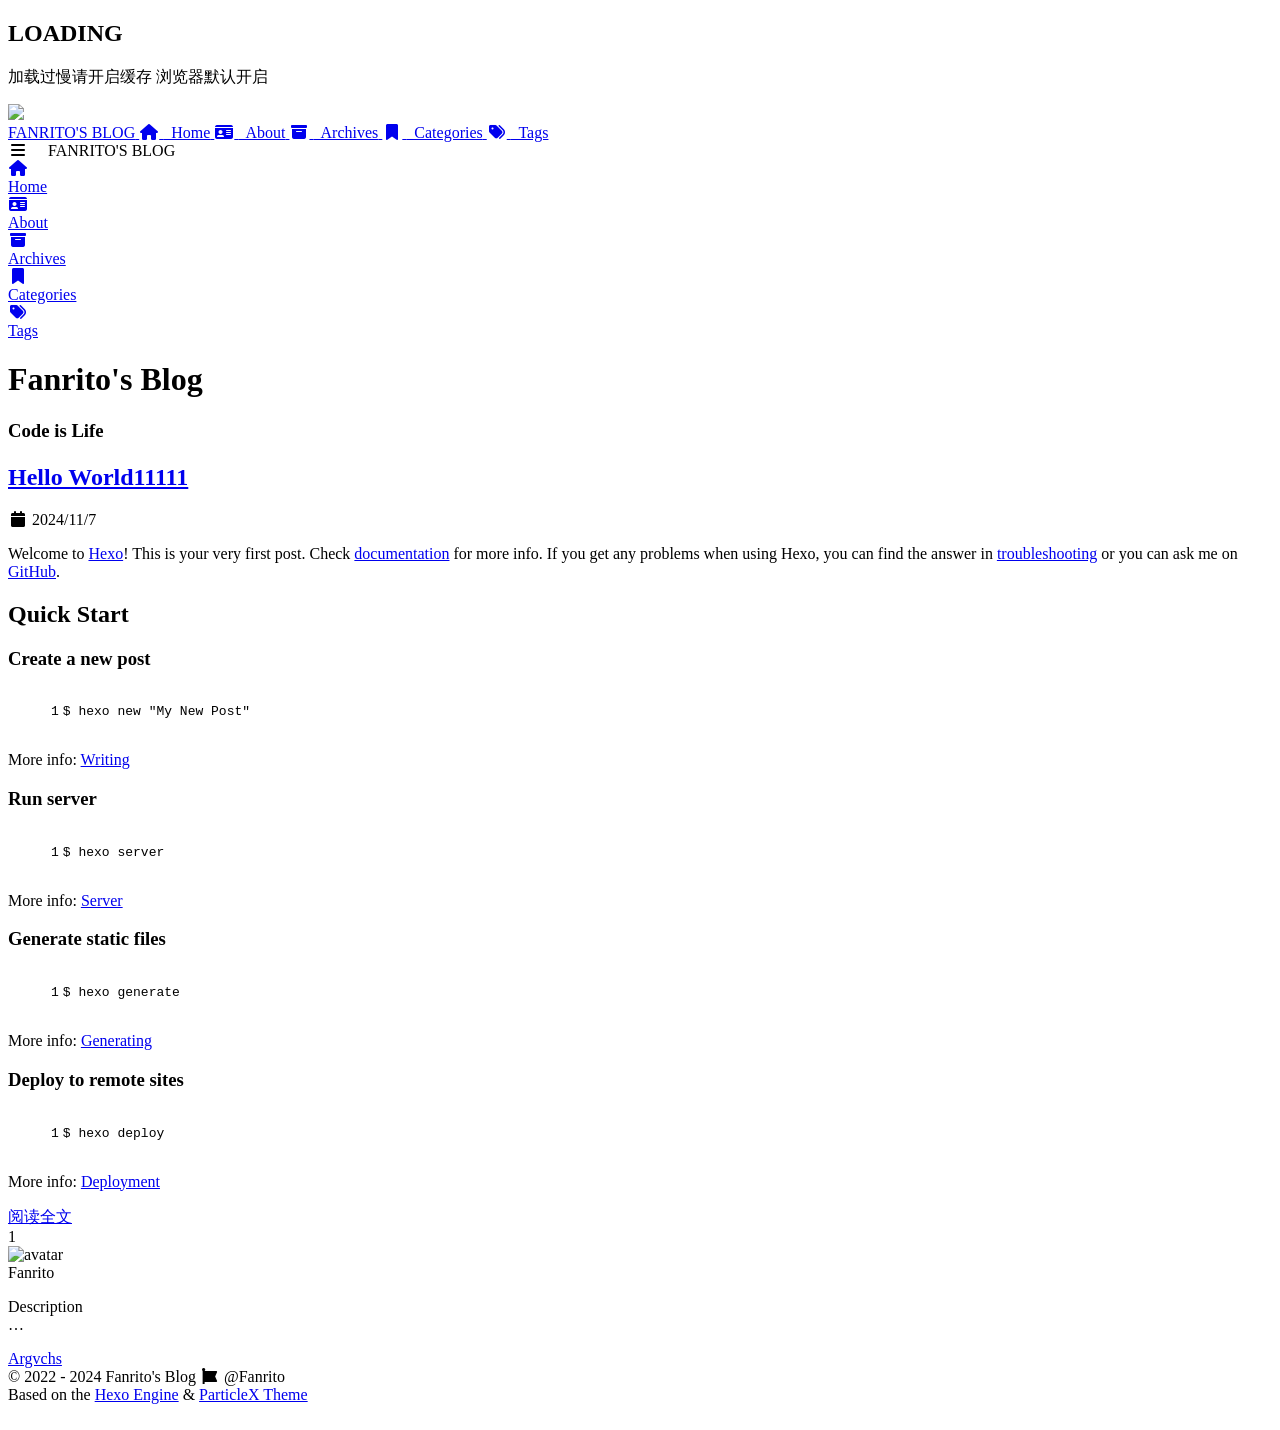
==== index.html @ 47aa093c "Site updated: 2024-11-07 20:38:23" ====
<!DOCTYPE html>
<html lang="zh-CN">
<head>
    <meta charset="utf-8" />
    <title>Fanrito&#39;s Blog</title>
    <meta name="author" content="Fanrito" />
    <meta name="description" content="" />
    <meta name="keywords" content="人工智能,机器学习,深度学习,自然语言处理,计算机视觉,计算机图形学,计算机网络,计算机组成原理,操作系统,数据结构,算法,计算机科学,编程,编程技术,编程技巧,编程经验,编程技巧,编程经验,编程技巧,编程经验,编程技巧,编程经验,编程技巧,编程经验" />
    <meta
        name="viewport"
        content="width=device-width, initial-scale=1.0, maximum-scale=1.0, user-scalable=0"
    />
    <link rel="icon" href="/project/images/avatar.jpg" />
    <link rel="preconnect" href="https://s4.zstatic.net" />
<script src="https://s4.zstatic.net/ajax/libs/vue/3.3.7/vue.global.prod.min.js"></script>
<link rel="stylesheet" href="https://s4.zstatic.net/ajax/libs/font-awesome/6.4.2/css/all.min.css" />
<link rel="preconnect" href="https://fonts.googleapis.cn" />
<link rel="preconnect" href="https://fonts.gstatic.cn" crossorigin />
<link
    rel="stylesheet"
    href="https://fonts.googleapis.cn/css2?family=Fira+Code:wght@400;500;600;700&family=Lexend:wght@400;500;600;700;800;900&family=Noto+Sans+SC:wght@400;500;600;700;800;900&display=swap"
/>
<script> const mixins = {}; </script>

<script src="https://polyfill.alicdn.com/v3/polyfill.min.js?features=default"></script>


<script src="https://s4.zstatic.net/ajax/libs/highlight.js/11.9.0/highlight.min.js"></script>
<script src="https://s4.zstatic.net/ajax/libs/highlightjs-line-numbers.js/2.8.0/highlightjs-line-numbers.min.js"></script>
<link
    rel="stylesheet"
    href="https://s4.zstatic.net/ajax/libs/highlight.js/11.9.0/styles/github.min.css"
/>
<script src="/project/js/lib/highlight.js"></script>



<script src="/project/js/lib/preview.js"></script>





<script src="/project/js/lib/home.js"></script>

<link rel="stylesheet" href="/project/css/main.css" />

<meta name="generator" content="Hexo 7.3.0"></head>
<body>
    <div id="layout">
        <transition name="fade">
            <div id="loading" v-show="loading">
                <div id="loading-circle">
                    <h2>LOADING</h2>
                    <p>加载过慢请开启缓存 浏览器默认开启</p>
                    <img src="/project/images/loading.gif" />
                </div>
            </div>
        </transition>
        <div id="menu" :class="{ hidden: hiddenMenu, 'menu-color': menuColor}">
    <nav id="desktop-menu">
        <a class="title" href="/project/">
            <span>FANRITO&#39;S BLOG</span>
        </a>
        
        <a href="/project/">
            <i class="fa-solid fa-house fa-fw"></i>
            <span>&ensp;Home</span>
        </a>
        
        <a href="/project/about">
            <i class="fa-solid fa-id-card fa-fw"></i>
            <span>&ensp;About</span>
        </a>
        
        <a href="/project/archives">
            <i class="fa-solid fa-box-archive fa-fw"></i>
            <span>&ensp;Archives</span>
        </a>
        
        <a href="/project/categories">
            <i class="fa-solid fa-bookmark fa-fw"></i>
            <span>&ensp;Categories</span>
        </a>
        
        <a href="/project/tags">
            <i class="fa-solid fa-tags fa-fw"></i>
            <span>&ensp;Tags</span>
        </a>
        
    </nav>
    <nav id="mobile-menu">
        <div class="title" @click="showMenuItems = !showMenuItems">
            <i class="fa-solid fa-bars fa-fw"></i>
            <span>&emsp;FANRITO&#39;S BLOG</span>
        </div>
        <transition name="slide">
            <div class="items" v-show="showMenuItems">
                
                <a href="/project/">
                    <div class="item">
                        <div style="min-width: 20px; max-width: 50px; width: 10%">
                            <i class="fa-solid fa-house fa-fw"></i>
                        </div>
                        <div style="min-width: 100px; max-width: 150%; width: 20%">Home</div>
                    </div>
                </a>
                
                <a href="/project/about">
                    <div class="item">
                        <div style="min-width: 20px; max-width: 50px; width: 10%">
                            <i class="fa-solid fa-id-card fa-fw"></i>
                        </div>
                        <div style="min-width: 100px; max-width: 150%; width: 20%">About</div>
                    </div>
                </a>
                
                <a href="/project/archives">
                    <div class="item">
                        <div style="min-width: 20px; max-width: 50px; width: 10%">
                            <i class="fa-solid fa-box-archive fa-fw"></i>
                        </div>
                        <div style="min-width: 100px; max-width: 150%; width: 20%">Archives</div>
                    </div>
                </a>
                
                <a href="/project/categories">
                    <div class="item">
                        <div style="min-width: 20px; max-width: 50px; width: 10%">
                            <i class="fa-solid fa-bookmark fa-fw"></i>
                        </div>
                        <div style="min-width: 100px; max-width: 150%; width: 20%">Categories</div>
                    </div>
                </a>
                
                <a href="/project/tags">
                    <div class="item">
                        <div style="min-width: 20px; max-width: 50px; width: 10%">
                            <i class="fa-solid fa-tags fa-fw"></i>
                        </div>
                        <div style="min-width: 100px; max-width: 150%; width: 20%">Tags</div>
                    </div>
                </a>
                
            </div>
        </transition>
    </nav>
</div>
<transition name="fade">
    <div id="menu-curtain" @click="showMenuItems = !showMenuItems" v-show="showMenuItems"></div>
</transition>

        <div id="main" :class="loading ? 'into-enter-from': 'into-enter-active'">
            <div id="home-head">
    <div
        id="home-background"
        ref="homeBackground"
        data-images="/project/images/background.jpg"
    ></div>
    <div id="home-info" @click="homeClick">
        <span class="loop"></span>
        <span class="loop"></span>
        <span class="loop"></span>
        <span class="loop"></span>
        <span class="info">
            <div class="wrap">
                <h1>Fanrito&#39;s Blog</h1>
                <h3>Code is Life</h3>
                <h5></h5>
            </div>
        </span>
    </div>
</div>
<div
    id="home-posts-wrap"
    ref="homePostsWrap"
    true
>
    <div id="home-posts">
        

<div class="post">
    <a href="/project/2024/11/07/hello-world/">
        <h2 class="post-title">Hello World11111</h2>
    </a>
    <div class="category-and-date">
        
        <span class="date">
            <span class="icon">
                <i class="fa-solid fa-calendar fa-fw"></i>
            </span>
            2024/11/7
        </span>
        
        
    </div>
    <div class="description">
        <div class="content" v-pre>
            
            <p>Welcome to <a target="_blank" rel="noopener" href="https://hexo.io/">Hexo</a>! This is your very first post. Check <a target="_blank" rel="noopener" href="https://hexo.io/docs/">documentation</a> for more info. If you get any problems when using Hexo, you can find the answer in <a target="_blank" rel="noopener" href="https://hexo.io/docs/troubleshooting.html">troubleshooting</a> or you can ask me on <a target="_blank" rel="noopener" href="https://github.com/hexojs/hexo/issues">GitHub</a>.</p>
<h2 id="Quick-Start"><a href="#Quick-Start" class="headerlink" title="Quick Start"></a>Quick Start</h2><h3 id="Create-a-new-post"><a href="#Create-a-new-post" class="headerlink" title="Create a new post"></a>Create a new post</h3><figure class="highlight bash"><table><tr><td class="gutter"><pre><span class="line">1</span><br></pre></td><td class="code"><pre><span class="line">$ hexo new <span class="string">&quot;My New Post&quot;</span></span><br></pre></td></tr></table></figure>

<p>More info: <a target="_blank" rel="noopener" href="https://hexo.io/docs/writing.html">Writing</a></p>
<h3 id="Run-server"><a href="#Run-server" class="headerlink" title="Run server"></a>Run server</h3><figure class="highlight bash"><table><tr><td class="gutter"><pre><span class="line">1</span><br></pre></td><td class="code"><pre><span class="line">$ hexo server</span><br></pre></td></tr></table></figure>

<p>More info: <a target="_blank" rel="noopener" href="https://hexo.io/docs/server.html">Server</a></p>
<h3 id="Generate-static-files"><a href="#Generate-static-files" class="headerlink" title="Generate static files"></a>Generate static files</h3><figure class="highlight bash"><table><tr><td class="gutter"><pre><span class="line">1</span><br></pre></td><td class="code"><pre><span class="line">$ hexo generate</span><br></pre></td></tr></table></figure>

<p>More info: <a target="_blank" rel="noopener" href="https://hexo.io/docs/generating.html">Generating</a></p>
<h3 id="Deploy-to-remote-sites"><a href="#Deploy-to-remote-sites" class="headerlink" title="Deploy to remote sites"></a>Deploy to remote sites</h3><figure class="highlight bash"><table><tr><td class="gutter"><pre><span class="line">1</span><br></pre></td><td class="code"><pre><span class="line">$ hexo deploy</span><br></pre></td></tr></table></figure>

<p>More info: <a target="_blank" rel="noopener" href="https://hexo.io/docs/one-command-deployment.html">Deployment</a></p>

            
        </div>
    </div>
    <div class="post-tags">
        
        
        
    </div>
    <a href="/project/2024/11/07/hello-world/" class="go-post">阅读全文</a>
</div>


        <div class="page-current">
    
    <span class="current">1</span>
    
    
    
    
</div>

    </div>
    
    <div id="home-card">
        <div id="card-style">
    <div id="card-div">
        <div class="avatar">
            <img src="/project/images/avatar.jpg" alt="avatar" />
        </div>
        <div class="name">Fanrito</div>
        <div class="description">
            <p>Description<br>…</p>

        </div>
        
        
        <div class="friend-links">
            
            <div class="friend-link">
                <a target="_blank" rel="noopener" href="https://argvchs.github.io">Argvchs</a>
            </div>
            
        </div>
        
    </div>
</div>

    </div>
    
</div>

            <footer id="footer">
    <div id="footer-wrap">
        <div>
            &copy;
            2022 - 2024 Fanrito&#39;s Blog
            <span id="footer-icon">
                <i class="fa-solid fa-font-awesome fa-fw"></i>
            </span>
            &commat;Fanrito
        </div>
        <div>
            Based on the <a target="_blank" rel="noopener" href="https://hexo.io">Hexo Engine</a> &amp;
            <a target="_blank" rel="noopener" href="https://github.com/theme-particlex/hexo-theme-particlex">ParticleX Theme</a>
        </div>
        
    </div>
</footer>

        </div>
        
        <transition name="fade">
            <div id="preview" ref="preview" v-show="previewShow">
                <img id="preview-content" ref="previewContent" />
            </div>
        </transition>
        
    </div>
    <script src="/project/js/main.js"></script>
    
</body>
</html>
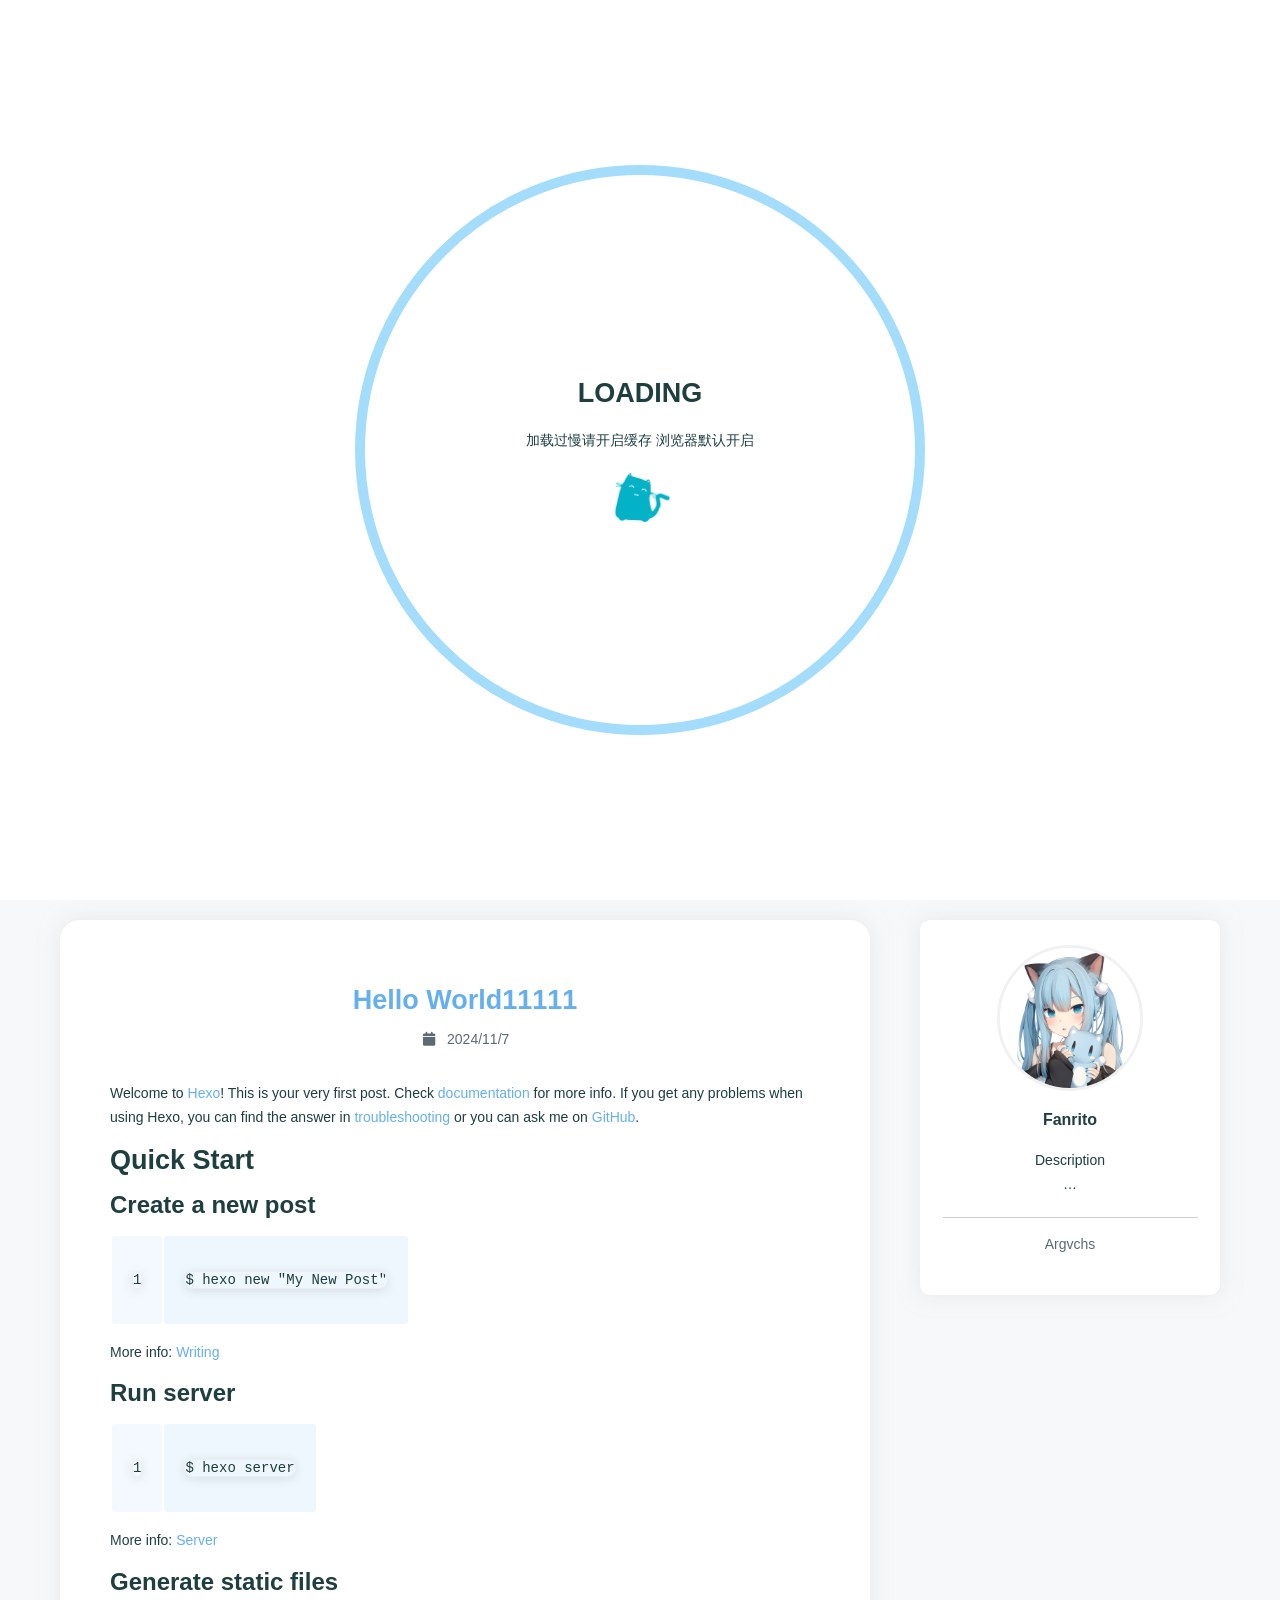
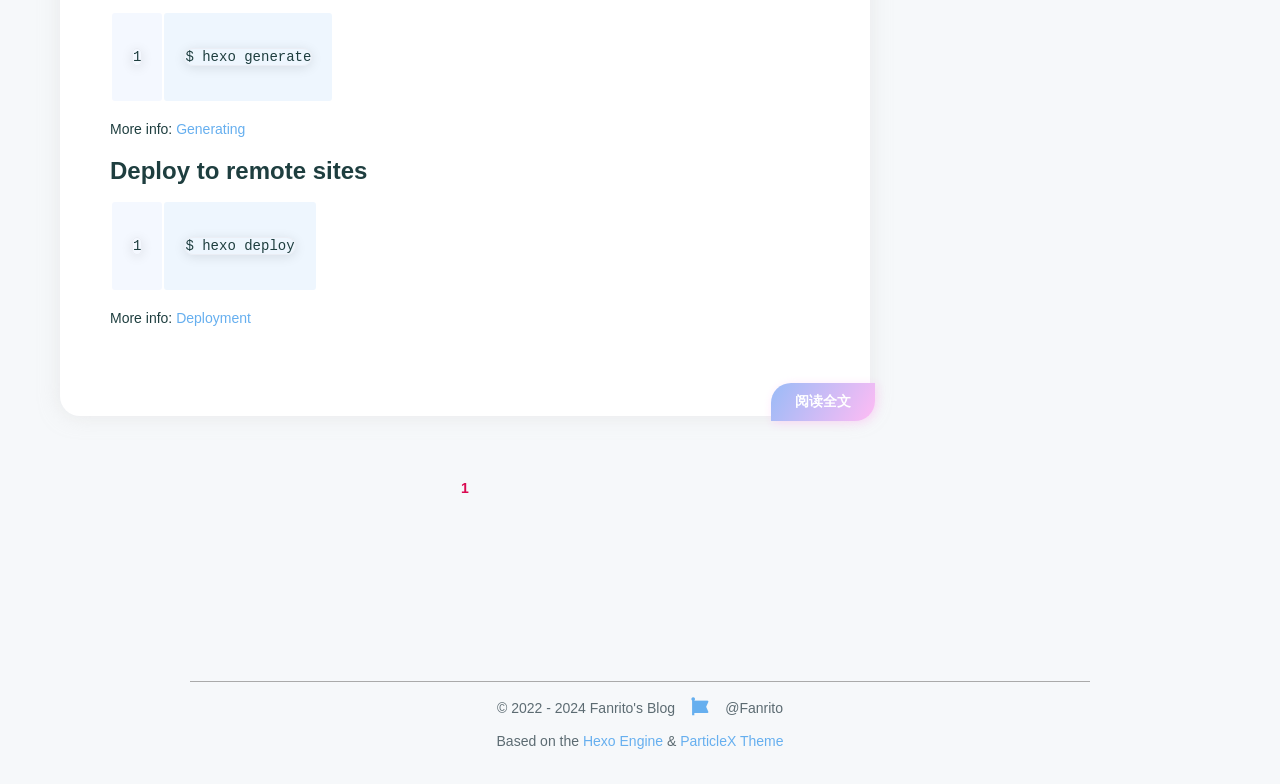
==== commit 574bc3ed: "Site updated: 2024-11-08 10:42:42" ====
--- a/index.html
+++ b/index.html
@@ -11,7 +11,7 @@
         name="viewport"
         content="width=device-width, initial-scale=1.0, maximum-scale=1.0, user-scalable=0"
     />
-    <link rel="icon" href="/project/images/avatar.jpg" />
+    <link rel="icon" href="/images/avatar.jpg" />
     <link rel="preconnect" href="https://s4.zstatic.net" />
 <script src="https://s4.zstatic.net/ajax/libs/vue/3.3.7/vue.global.prod.min.js"></script>
 <link rel="stylesheet" href="https://s4.zstatic.net/ajax/libs/font-awesome/6.4.2/css/all.min.css" />
@@ -32,19 +32,19 @@
     rel="stylesheet"
     href="https://s4.zstatic.net/ajax/libs/highlight.js/11.9.0/styles/github.min.css"
 />
-<script src="/project/js/lib/highlight.js"></script>
-
-
-
-<script src="/project/js/lib/preview.js"></script>
-
-
-
-
-
-<script src="/project/js/lib/home.js"></script>
-
-<link rel="stylesheet" href="/project/css/main.css" />
+<script src="/js/lib/highlight.js"></script>
+
+
+
+<script src="/js/lib/preview.js"></script>
+
+
+
+
+
+<script src="/js/lib/home.js"></script>
+
+<link rel="stylesheet" href="/css/main.css" />
 
 <meta name="generator" content="Hexo 7.3.0"></head>
 <body>
@@ -54,37 +54,37 @@
                 <div id="loading-circle">
                     <h2>LOADING</h2>
                     <p>加载过慢请开启缓存 浏览器默认开启</p>
-                    <img src="/project/images/loading.gif" />
+                    <img src="/images/loading.gif" />
                 </div>
             </div>
         </transition>
         <div id="menu" :class="{ hidden: hiddenMenu, 'menu-color': menuColor}">
     <nav id="desktop-menu">
-        <a class="title" href="/project/">
+        <a class="title" href="/">
             <span>FANRITO&#39;S BLOG</span>
         </a>
         
-        <a href="/project/">
+        <a href="/">
             <i class="fa-solid fa-house fa-fw"></i>
             <span>&ensp;Home</span>
         </a>
         
-        <a href="/project/about">
+        <a href="/about">
             <i class="fa-solid fa-id-card fa-fw"></i>
             <span>&ensp;About</span>
         </a>
         
-        <a href="/project/archives">
+        <a href="/archives">
             <i class="fa-solid fa-box-archive fa-fw"></i>
             <span>&ensp;Archives</span>
         </a>
         
-        <a href="/project/categories">
+        <a href="/categories">
             <i class="fa-solid fa-bookmark fa-fw"></i>
             <span>&ensp;Categories</span>
         </a>
         
-        <a href="/project/tags">
+        <a href="/tags">
             <i class="fa-solid fa-tags fa-fw"></i>
             <span>&ensp;Tags</span>
         </a>
@@ -98,7 +98,7 @@
         <transition name="slide">
             <div class="items" v-show="showMenuItems">
                 
-                <a href="/project/">
+                <a href="/">
                     <div class="item">
                         <div style="min-width: 20px; max-width: 50px; width: 10%">
                             <i class="fa-solid fa-house fa-fw"></i>
@@ -107,7 +107,7 @@
                     </div>
                 </a>
                 
-                <a href="/project/about">
+                <a href="/about">
                     <div class="item">
                         <div style="min-width: 20px; max-width: 50px; width: 10%">
                             <i class="fa-solid fa-id-card fa-fw"></i>
@@ -116,7 +116,7 @@
                     </div>
                 </a>
                 
-                <a href="/project/archives">
+                <a href="/archives">
                     <div class="item">
                         <div style="min-width: 20px; max-width: 50px; width: 10%">
                             <i class="fa-solid fa-box-archive fa-fw"></i>
@@ -125,7 +125,7 @@
                     </div>
                 </a>
                 
-                <a href="/project/categories">
+                <a href="/categories">
                     <div class="item">
                         <div style="min-width: 20px; max-width: 50px; width: 10%">
                             <i class="fa-solid fa-bookmark fa-fw"></i>
@@ -134,7 +134,7 @@
                     </div>
                 </a>
                 
-                <a href="/project/tags">
+                <a href="/tags">
                     <div class="item">
                         <div style="min-width: 20px; max-width: 50px; width: 10%">
                             <i class="fa-solid fa-tags fa-fw"></i>
@@ -156,7 +156,7 @@
     <div
         id="home-background"
         ref="homeBackground"
-        data-images="/project/images/background.jpg"
+        data-images="/images/background.jpg"
     ></div>
     <div id="home-info" @click="homeClick">
         <span class="loop"></span>
@@ -181,7 +181,7 @@
         
 
 <div class="post">
-    <a href="/project/2024/11/07/hello-world/">
+    <a href="/2024/11/07/hello-world/">
         <h2 class="post-title">Hello World11111</h2>
     </a>
     <div class="category-and-date">
@@ -220,7 +220,7 @@
         
         
     </div>
-    <a href="/project/2024/11/07/hello-world/" class="go-post">阅读全文</a>
+    <a href="/2024/11/07/hello-world/" class="go-post">阅读全文</a>
 </div>
 
 
@@ -239,7 +239,7 @@
         <div id="card-style">
     <div id="card-div">
         <div class="avatar">
-            <img src="/project/images/avatar.jpg" alt="avatar" />
+            <img src="/images/avatar.jpg" alt="avatar" />
         </div>
         <div class="name">Fanrito</div>
         <div class="description">
@@ -290,7 +290,7 @@
         </transition>
         
     </div>
-    <script src="/project/js/main.js"></script>
+    <script src="/js/main.js"></script>
     
 </body>
 </html>
--- a/css/main.css
+++ b/css/main.css
@@ -0,0 +1,975 @@
+#archives {
+    margin: auto;
+    margin-top: 100px;
+    padding: 20px;
+}
+#archives .categories-tags {
+    margin: auto;
+    margin-bottom: 50px;
+    max-width: 900px;
+    text-align: center;
+    width: 100%;
+}
+#archives .categories-tags span {
+    display: inline-block;
+    margin: 10px;
+}
+#archives .categories-tags span .icon {
+    color: #fff;
+    margin-left: 0;
+    margin-right: 10px;
+}
+#archives .categories-tags span a {
+    border: #ffffff80 1px solid;
+    border-radius: 10px;
+    color: #fff;
+    padding: 10px 15px;
+    transition: background 0.25s, border 0.25s, color 0.25s;
+}
+#archives .categories-tags span a:hover {
+    background: #fff !important;
+    border: #a5c2f5 1px solid;
+    color: #5c6b72;
+}
+#archives .category,
+#archives .tags .tag,
+.article .info .category,
+.article .info .tags,
+.article .info .tags .tag {
+    display: inline-block;
+    margin-right: 10px;
+}
+#archives h3 {
+    margin: 10px 0;
+}
+#crypto {
+    margin: 50px 0;
+}
+#crypto.failure {
+    border-color: #ea4a5a;
+    color: #ea4a5a;
+}
+#crypto.failure:focus {
+    box-shadow: 0 0 0 3px #ea4a5a4d;
+}
+#crypto.success {
+    border-color: #34d058;
+    color: #34d058;
+}
+#footer {
+    font-size: 14px;
+    margin-top: 150px;
+    padding-bottom: 20px;
+    text-align: center;
+    width: 100%;
+}
+#footer #footer-icon {
+    color: #66afef;
+    display: inline-block;
+    font-size: 18px;
+    margin: 0 10px;
+}
+#footer #footer-wrap {
+    border-top: 1px solid #aaa;
+    color: #5c6b72;
+    margin: auto;
+    width: 900px;
+}
+#footer #footer-wrap div {
+    margin: 15px;
+}
+#home-card {
+    width: 300px;
+}
+#home-card #card-style {
+    background: #fff;
+    border: none;
+    border-radius: 10px;
+    box-shadow: 0 0 20px #d9d9d980;
+    display: flex;
+    flex-direction: column;
+    max-height: 80vh;
+    justify-content: center;
+    overflow: auto;
+    position: sticky;
+    text-align: center;
+    top: 10vh;
+    width: 300px;
+}
+#home-card #card-div {
+    overflow: auto;
+    padding: 25px 0;
+}
+#home-card #card-div .avatar {
+    border: #f1f1f1 solid 3px;
+    border-radius: 50%;
+    height: 140px;
+    margin: auto;
+    text-align: center;
+    width: 140px;
+}
+#home-card #card-div .avatar img {
+    border-radius: 50%;
+    height: 100%;
+    width: 100%;
+}
+#home-card #card-div .avatar:hover img {
+    transform: rotate(360deg);
+}
+#home-card #card-div .description {
+    margin: 20px auto;
+    width: 85%;
+}
+#home-card #card-div .friend-links .friend-link {
+    margin-bottom: 5px;
+}
+#home-card #card-div .friend-links a {
+    border-radius: 5px;
+    color: #5c6b72;
+    display: block;
+    padding: 8px 0;
+}
+#home-card #card-div .icon-links .icon-link {
+    margin: 5px;
+}
+#home-card #card-div .icon-links a {
+    border-radius: 5px;
+    color: #5c6b72;
+    font-size: 18px;
+    padding: 5px;
+}
+#home-card #card-div .icon-links a:hover,
+#home-card #card-div .friend-links a:hover,
+#home-posts .page-current .page-num:hover {
+    background: #66afef;
+    color: #fff;
+}
+#home-card #card-div .icon-links,
+#home-card #card-div .friend-links {
+    border-top: #cdcdcd solid 1px;
+    margin: 10px auto;
+    padding-top: 10px;
+    width: 85%;
+}
+#home-card #card-div .name {
+    font-size: 16px;
+    font-weight: bold;
+    margin: 20px auto;
+}
+#home-head {
+    display: flex;
+    height: 100vh;
+    width: 100vw;
+}
+#home-head #home-background {
+    background-position: center;
+    background-repeat: no-repeat;
+    background-size: cover;
+    height: 100vh;
+    left: 0;
+    position: absolute;
+    top: 0;
+    width: 100vw;
+    z-index: -1;
+}
+#home-head #home-info .info {
+    align-items: center;
+    border-radius: 50%;
+    display: flex;
+    justify-content: center;
+    text-align: center;
+}
+#home-head #home-info .loop:nth-child(1) {
+    animation: loop1 10s linear infinite;
+    background: #fff;
+    border-radius: 38% 62% 63% 37%/41% 44% 56% 59%;
+    opacity: 0.3;
+    transform: rotate(30deg);
+}
+#home-head #home-info .loop:nth-child(2) {
+    animation: loop2 15s linear infinite;
+    background: #fff;
+    border-radius: 38% 62% 63% 37%/41% 44% 56% 59%;
+    opacity: 0.45;
+    transform: rotate(60deg);
+}
+#home-head #home-info .loop:nth-child(3) {
+    animation: loop3 10s linear infinite;
+    background: #fff;
+    border-radius: 38% 62% 63% 37%/41% 44% 56% 59%;
+    opacity: 0.3;
+    transform: rotate(90deg);
+}
+#home-head #home-info .loop:nth-child(4) {
+    animation: loop4 15s linear infinite;
+    background: #fff;
+    border-radius: 38% 62% 63% 37%/41% 44% 56% 59%;
+    opacity: 0.45;
+    transform: rotate(120deg);
+}
+#home-head #home-info,
+#home-posts {
+    margin: auto;
+}
+#home-posts .page-current {
+    align-items: center;
+    display: flex;
+    font-weight: bold;
+    justify-content: center;
+    margin-top: 50px;
+    text-align: center;
+    width: 100%;
+}
+#home-posts .page-current .current {
+    border-radius: 5px;
+    color: #da0a51;
+    display: inline-block;
+    height: 35px;
+    line-height: 35px;
+    margin: 0 7px;
+    padding: 5px;
+    width: 35px;
+}
+#home-posts .page-current .page-num,
+#home-posts .page-current .page-omit {
+    border-radius: 5px;
+    display: inline-block;
+    height: 35px;
+    line-height: 35px;
+    margin: 0 7px;
+    padding: 5px;
+    width: 35px;
+}
+#home-posts .page-current a {
+    color: #999;
+}
+#home-posts .post {
+    background: #fff;
+    border-radius: 20px;
+    box-shadow: 0 0 20px #d9d9d980;
+    transition: box-shadow 0.25s, transform 0.25s;
+}
+#home-posts .post .category-and-date {
+    color: #5c6b72;
+    margin-top: 15px;
+    text-align: center;
+    width: 100%;
+}
+#home-posts .post .category-and-date .category {
+    display: inline-block;
+    margin-right: 25px;
+}
+#home-posts .post .category-and-date .category a,
+#archives a,
+#archives .tag-icon,
+#archives .item-time,
+#archives .categories-tags span a:hover .icon,
+.article .info a {
+    color: #5c6b72;
+}
+#home-posts .post .category-and-date .date,
+#archives .tags,
+#menu #desktop-menu a span {
+    display: inline-block;
+}
+#home-posts .post .category-and-date .special {
+    display: inline-block;
+    margin-left: 25px;
+}
+#home-posts .post .go-post {
+    background: linear-gradient(120deg, #9abbf7 0%, #ffbbf4 100%);
+    border: 0;
+    border-radius: 20px 0;
+    bottom: -5px;
+    box-shadow: 2px 2px 10px 0 #ffbbf47a;
+    color: #fff;
+    font-size: 14px;
+    font-weight: bold;
+    padding: 10px 24px;
+    position: absolute;
+    right: -5px;
+    transition: box-shadow 0.25s ease-out, right 0.25s ease-out;
+}
+#home-posts .post .go-post:hover {
+    box-shadow: -2px -2px 10px 0 #9abbf77a;
+    right: -7px;
+}
+#home-posts .post .post-tags .tag {
+    display: inline-block;
+    font-weight: bold;
+    margin-right: 10px;
+}
+#home-posts .post .post-tags a {
+    font-size: 14px;
+}
+#home-posts .post .post-tags,
+#archives .info,
+.article .info {
+    line-height: 1.7;
+}
+#home-posts .post-title {
+    color: #66afef;
+    text-align: center;
+}
+#home-posts .post:hover {
+    box-shadow: 0 0 5px #d9d9d9;
+    transform: translate(-5px, -5px);
+}
+#home-posts-wrap {
+    background: transparent;
+    border-radius: 10px;
+    display: flex;
+    margin: auto;
+    padding: 20px;
+}
+#home-posts-wrap,
+#archives,
+.article,
+#footer #footer-wrap {
+    box-sizing: border-box;
+}
+#loading {
+    align-items: center;
+    background: #fff;
+    display: flex;
+    flex-direction: column;
+    height: 100vh;
+    justify-content: center;
+    left: 0;
+    position: fixed;
+    top: 0;
+    width: 100vw;
+    word-break: keep-all;
+    z-index: 2147483647;
+}
+#loading h2,
+#loading p,
+#loading img {
+    margin: 10px;
+}
+#loading img {
+    border-radius: 0;
+    height: 50px;
+}
+#loading-circle {
+    align-items: center;
+    border: 10px solid #a3ddfb;
+    border-radius: 50%;
+    display: flex;
+    flex-direction: column;
+    height: 50vmin;
+    justify-content: center;
+    padding: 50px;
+    text-align: center;
+    width: 50vmin;
+}
+#main {
+    margin-right: calc(100% - 100vw);
+}
+#menu {
+    background: #92cafa;
+    box-shadow: 0 -1px 10px 0 #9e9e9e4d;
+    font-weight: bold;
+    line-height: 50px;
+    position: fixed;
+    top: 0;
+    transition: background 0.25s ease-out, top 0.25s ease-out;
+    width: 100vw;
+    z-index: 1004;
+}
+#menu #desktop-menu {
+    height: 50px;
+}
+#menu #desktop-menu .title {
+    color: #555;
+    display: inline-block;
+    margin-left: 60px;
+    margin-right: 5px;
+}
+#menu #desktop-menu a {
+    color: #555;
+    display: inline-block;
+    margin-left: 30px;
+}
+#menu #mobile-menu {
+    min-height: 50px;
+    text-align: center;
+}
+#menu #mobile-menu .items {
+    padding: 10px 0 20px;
+    z-index: 1002;
+}
+#menu #mobile-menu .items .item {
+    display: flex;
+    justify-content: center;
+    margin: auto;
+    min-width: 200px;
+    width: 80%;
+}
+#menu #mobile-menu .items a {
+    color: #555;
+}
+#menu #mobile-menu .title {
+    color: #555;
+    cursor: pointer;
+    z-index: 1003;
+}
+#menu-curtain {
+    background: #0003;
+    height: 100%;
+    left: 0;
+    position: fixed;
+    top: 0;
+    width: 100%;
+    z-index: 1001;
+}
+#menu.hidden {
+    top: -50px;
+}
+#menu.menu-color {
+    background: #0003;
+}
+#menu.menu-color #desktop-menu a,
+#menu.menu-color #mobile-menu a,
+#menu.menu-color #mobile-menu .title {
+    color: #fff;
+}
+#preview {
+    align-items: center;
+    background-color: #fffc;
+    display: flex;
+    height: 100vh;
+    justify-content: center;
+    left: 0;
+    position: fixed;
+    top: 0;
+    width: 100vw;
+    z-index: 1005;
+}
+#preview-content {
+    box-shadow: 0 0 50px 10px #d9d9d980;
+    margin: auto;
+    max-height: 95%;
+    max-width: 95%;
+}
+#search-bar {
+    margin-bottom: 50px;
+    z-index: 1000;
+}
+#timeline-wrap {
+    display: flex;
+    flex-direction: column-reverse;
+}
+* {
+    margin: 0;
+    padding: 0;
+    position: relative;
+    scrollbar-color: #8ab5ff #e6efff;
+    scrollbar-width: thin;
+    word-wrap: break-word;
+}
+.article {
+    font-size: 15px;
+    margin: auto;
+    margin-top: 100px;
+    padding: 20px;
+}
+.article .content {
+    margin: 50px 0;
+}
+.article .info .date {
+    color: #5c6b72;
+    display: inline-block;
+    margin-right: 10px;
+}
+.code-content {
+    font-size: 13px;
+    line-height: 2;
+    overflow: auto;
+    padding: 50px 30px 20px;
+    white-space: pre;
+}
+.comment iframe,
+body::-webkit-scrollbar-track {
+    border-radius: 0;
+}
+.content {
+    transition: opacity 0.25s;
+}
+.content img,
+.content video,
+.content audio,
+.content iframe {
+    display: block;
+    margin: 15px auto;
+    max-width: 75%;
+}
+.copycode {
+    color: #5c6b72;
+    position: absolute;
+    right: 0;
+    top: 0;
+}
+.copycode i {
+    padding: 15px;
+    position: absolute;
+    right: 0;
+    top: 0;
+    transition: transform 0.25s;
+}
+.copycode.copied i {
+    transform: scale(1.25);
+}
+.copycode.copied i:first-child,
+.copycode:not(.copied) i:last-child {
+    opacity: 0;
+}
+.fade-enter-active,
+.fade-leave-active {
+    transition: opacity 0.3s;
+}
+.fade-enter-from,
+.fade-leave-to {
+    opacity: 0;
+}
+.hljs-ln-code {
+    padding-left: 20px !important;
+}
+.hljs-ln-numbers {
+    border-right: 1px solid #ccc;
+    color: #ccc;
+    padding-right: 10px !important;
+    text-align: right;
+    vertical-align: top;
+}
+.icon {
+    color: #5c6b72;
+    margin-right: 5px;
+}
+.input {
+    background: #f6f8fa;
+    border: 1px solid #d0d7de;
+    border-radius: 50px;
+    box-sizing: border-box;
+    color: #000;
+    display: block;
+    font-size: 15px;
+    height: 50px;
+    text-indent: 20px;
+    transition: background 0.25s, border 0.25s, box-shadow 0.25s;
+    width: 100%;
+}
+.input:focus {
+    background: #fff;
+    border-color: #0969da;
+    box-shadow: 0 0 0 3px #0969da4d;
+    outline: none;
+}
+.input:hover {
+    background: #fff;
+}
+.into-enter-active {
+    transition: opacity 0.5s, transform 0.5s;
+}
+.into-enter-from {
+    opacity: 0;
+    transform: scale(1.1);
+}
+.katex {
+    white-space: normal !important;
+}
+.language {
+    background: linear-gradient(to right, #ed6ea0 0%, #ec8c69 100%);
+    border-radius: 0 0 10px 10px;
+    box-shadow: 1px 1px 0.75rem #ed6ea14d;
+    color: #fff;
+    font-size: 12px;
+    font-weight: bold;
+    left: 30px;
+    padding: 10px 15px;
+    position: absolute;
+    top: 0;
+}
+.page-num,
+.icon-link a,
+.friend-link a {
+    transition: background 0.25s, color 0.25s;
+}
+.page-num:hover,
+.icon-link a:hover,
+.friend-link a:hover,
+.categories-tags a:hover,
+.go-post:hover {
+    opacity: 1;
+}
+.slide-enter-active,
+.slide-leave-active {
+    transition: margin-top 0.3s, opacity 0.3s;
+}
+.slide-enter-from,
+.slide-leave-to {
+    margin-top: -300px;
+    opacity: 0;
+}
+.timeline {
+    margin-bottom: 30px;
+    transition: margin-top 0.5s, opacity 0.3s, visibility 0.3s;
+}
+.timeline-content {
+    background: #fff;
+    border: 1px solid #0002;
+    border-radius: 3px;
+    margin-left: 17.5px;
+    padding: 24px;
+    transition: box-shadow 0.5s;
+}
+.timeline-content:hover {
+    box-shadow: 0 2px 8px #00000017;
+}
+.timeline-tail {
+    background: #fff;
+    border: 2px solid #a5c2f5;
+    border-radius: 50%;
+    height: 7px;
+    position: absolute;
+    width: 7px;
+}
+::-webkit-scrollbar {
+    height: 12px;
+    width: 12px;
+}
+::-webkit-scrollbar-thumb {
+    background: #8ab5ff
+        linear-gradient(
+            45deg,
+            #fff6 25%,
+            transparent 25%,
+            transparent 50%,
+            #fff6 50%,
+            #fff6 75%,
+            transparent 75%,
+            transparent
+        );
+    border: 3px solid #e6efff;
+    border-radius: 100px;
+}
+::-webkit-scrollbar-track {
+    background: #e6efff;
+    border-radius: 100px;
+}
+::selection {
+    background-color: #3392ff2a;
+    color: unset;
+}
+a {
+    color: #66afef;
+    text-decoration: none;
+}
+a:hover,
+.content .copycode:hover {
+    opacity: 0.8;
+}
+audio,
+button,
+iframe,
+img,
+video,
+#home-head,
+#menu,
+.categories-tags a,
+.copycode,
+.friend-link a,
+.go-post,
+.hljs-ln-numbers,
+.icon-link a,
+.katex,
+.language,
+.page-current {
+    user-select: none;
+}
+b,
+strong {
+    font-weight: bold;
+    line-height: 2.5;
+}
+blockquote {
+    background: #d9e8ff6b;
+    border-left: 3px solid #1e3e3f;
+    border-radius: 3px;
+    margin: 15px 0;
+    overflow: auto;
+    padding: 0 15px;
+}
+body {
+    background: #f6f8fa;
+    color: #1e3e3f;
+    font: 500 14px Lexend, "Noto Sans SC", sans-serif;
+    overflow-x: hidden;
+    width: 100%;
+}
+code {
+    background: #bddcf76b;
+    border-radius: 4px;
+    line-height: 2.5;
+    padding: 4px 8px;
+}
+h1,
+h2,
+h3,
+h4,
+h5,
+h6 {
+    color: #1e3e3f;
+    font-weight: bold;
+    margin: 15px 0;
+    word-break: keep-all;
+}
+h1 {
+    font-size: 30px;
+}
+h2 {
+    font-size: 27px;
+}
+h3 {
+    font-size: 24px;
+}
+h4 {
+    font-size: 21px;
+}
+h5 {
+    font-size: 18px;
+}
+h6 {
+    font-size: 15px;
+}
+hr {
+    border-style: dashed none none;
+    border-width: 1.5px;
+}
+img,
+video,
+audio,
+iframe {
+    border-radius: 10px;
+}
+mark {
+    background: #fff13360;
+    border-radius: 4px;
+    color: unset;
+    line-height: 2.5;
+    padding: 4px 8px;
+}
+p,
+ul,
+ol {
+    line-height: 1.7;
+    margin: 15px 0;
+}
+pre {
+    border: 1px solid #ebeef5;
+    border-radius: 15px;
+    box-shadow: 0 2px 12px 0 #0000001a;
+    margin: 25px 0;
+    overflow: hidden;
+    white-space: normal;
+}
+pre,
+code,
+.hljs,
+.input,
+.language {
+    font-family: "Fira Code", "Noto Sans SC", monospace;
+}
+table:not(.hljs-ln) {
+    margin: 15px 0;
+}
+table:not(.hljs-ln) td:nth-child(even) {
+    background: #c7e0fb4d;
+}
+table:not(.hljs-ln) td:nth-child(odd) {
+    background: #d9e8ff4d;
+}
+table:not(.hljs-ln) th {
+    background: #a3ddfb;
+}
+table:not(.hljs-ln) tr th,
+table:not(.hljs-ln) tr td {
+    border-radius: 3px;
+    padding: 10px 20px;
+}
+ul li,
+ol li {
+    margin: 8px 0;
+}
+@keyframes loop1 {
+    from {
+        transform: rotate(30deg);
+    }
+    to {
+        transform: rotate(390deg);
+    }
+}
+@keyframes loop2 {
+    from {
+        transform: rotate(60deg);
+    }
+    to {
+        transform: rotate(420deg);
+    }
+}
+@keyframes loop3 {
+    from {
+        transform: rotate(90deg);
+    }
+    to {
+        transform: rotate(450deg);
+    }
+}
+@keyframes loop4 {
+    from {
+        transform: rotate(120deg);
+    }
+    to {
+        transform: rotate(480deg);
+    }
+}
+@media (min-width: 900px) {
+    #home-head #home-info .info .wrap {
+        padding: 25px;
+    }
+    #home-head #home-info .info .wrap h1 {
+        font-size: 52px;
+        font-weight: bold;
+        margin-bottom: 10px;
+    }
+    #home-head #home-info .info .wrap h3 {
+        font-size: 24px;
+        margin: 10px 0;
+    }
+    #home-head #home-info .info .wrap h5 {
+        font-size: 16px;
+        margin: 20px 0;
+    }
+    #home-head #home-info .loop {
+        display: inline-block;
+        height: 500px;
+        position: absolute;
+        width: 500px;
+    }
+    #home-head #home-info,
+    #home-head #home-info .info {
+        height: 500px;
+        width: 500px;
+    }
+    #home-posts {
+        margin-right: 50px;
+        width: 850px;
+    }
+    #home-posts .post {
+        margin-bottom: 25px;
+        padding: 50px;
+    }
+    #home-posts .post .description {
+        padding: 20px 0;
+    }
+    #home-posts-wrap {
+        max-width: 1200px;
+    }
+    #menu #desktop-menu {
+        display: block;
+    }
+    #menu #mobile-menu {
+        display: none;
+    }
+    .article,
+    #archives,
+    #footer #footer-wrap {
+        width: 900px;
+    }
+    .home-posts-wrap-no-card #home-posts {
+        margin: auto;
+    }
+    ul,
+    ol {
+        padding-left: 40px;
+    }
+}
+@media (min-width: 900px) and (max-width: 1200px) {
+    #home-card {
+        display: none;
+    }
+    #home-posts {
+        width: 100%;
+    }
+    #home-posts-wrap,
+    #archives {
+        width: 800px;
+    }
+}
+@media (max-width: 900px) {
+    #home-head #home-info {
+        height: 350px;
+        width: 350px;
+    }
+    #home-head #home-info .info {
+        align-items: center;
+        background: #ffffffa6;
+        display: flex;
+        height: 350px;
+        justify-content: center;
+        margin: auto;
+        width: 350px;
+    }
+    #home-head #home-info .info .wrap {
+        padding: 50px;
+    }
+    #home-head #home-info .info .wrap h1 {
+        font-size: 46px;
+        margin-bottom: 10px;
+    }
+    #home-head #home-info .info .wrap h3 {
+        font-size: 20px;
+        margin: 10px 0;
+    }
+    #home-head #home-info .info .wrap h5 {
+        font-size: 14px;
+        margin: 20px 0;
+    }
+    #home-head #home-info .loop {
+        display: none;
+        height: 350px;
+        position: absolute;
+        width: 350px;
+    }
+    #home-posts {
+        margin: auto;
+        width: 100%;
+    }
+    #home-posts .post {
+        margin-bottom: 30px;
+        padding: 20px 30px;
+    }
+    #home-posts .post .description {
+        padding: 20px 0;
+    }
+    #home-posts .post .post-tags {
+        padding-right: 69px;
+    }
+    #home-posts-wrap,
+    .article,
+    #archives,
+    #footer #footer-wrap {
+        width: 100%;
+    }
+    #menu #desktop-menu,
+    #home-card {
+        display: none;
+    }
+    #menu #mobile-menu {
+        display: block;
+    }
+    ul,
+    ol {
+        padding-left: 20px;
+    }
+}
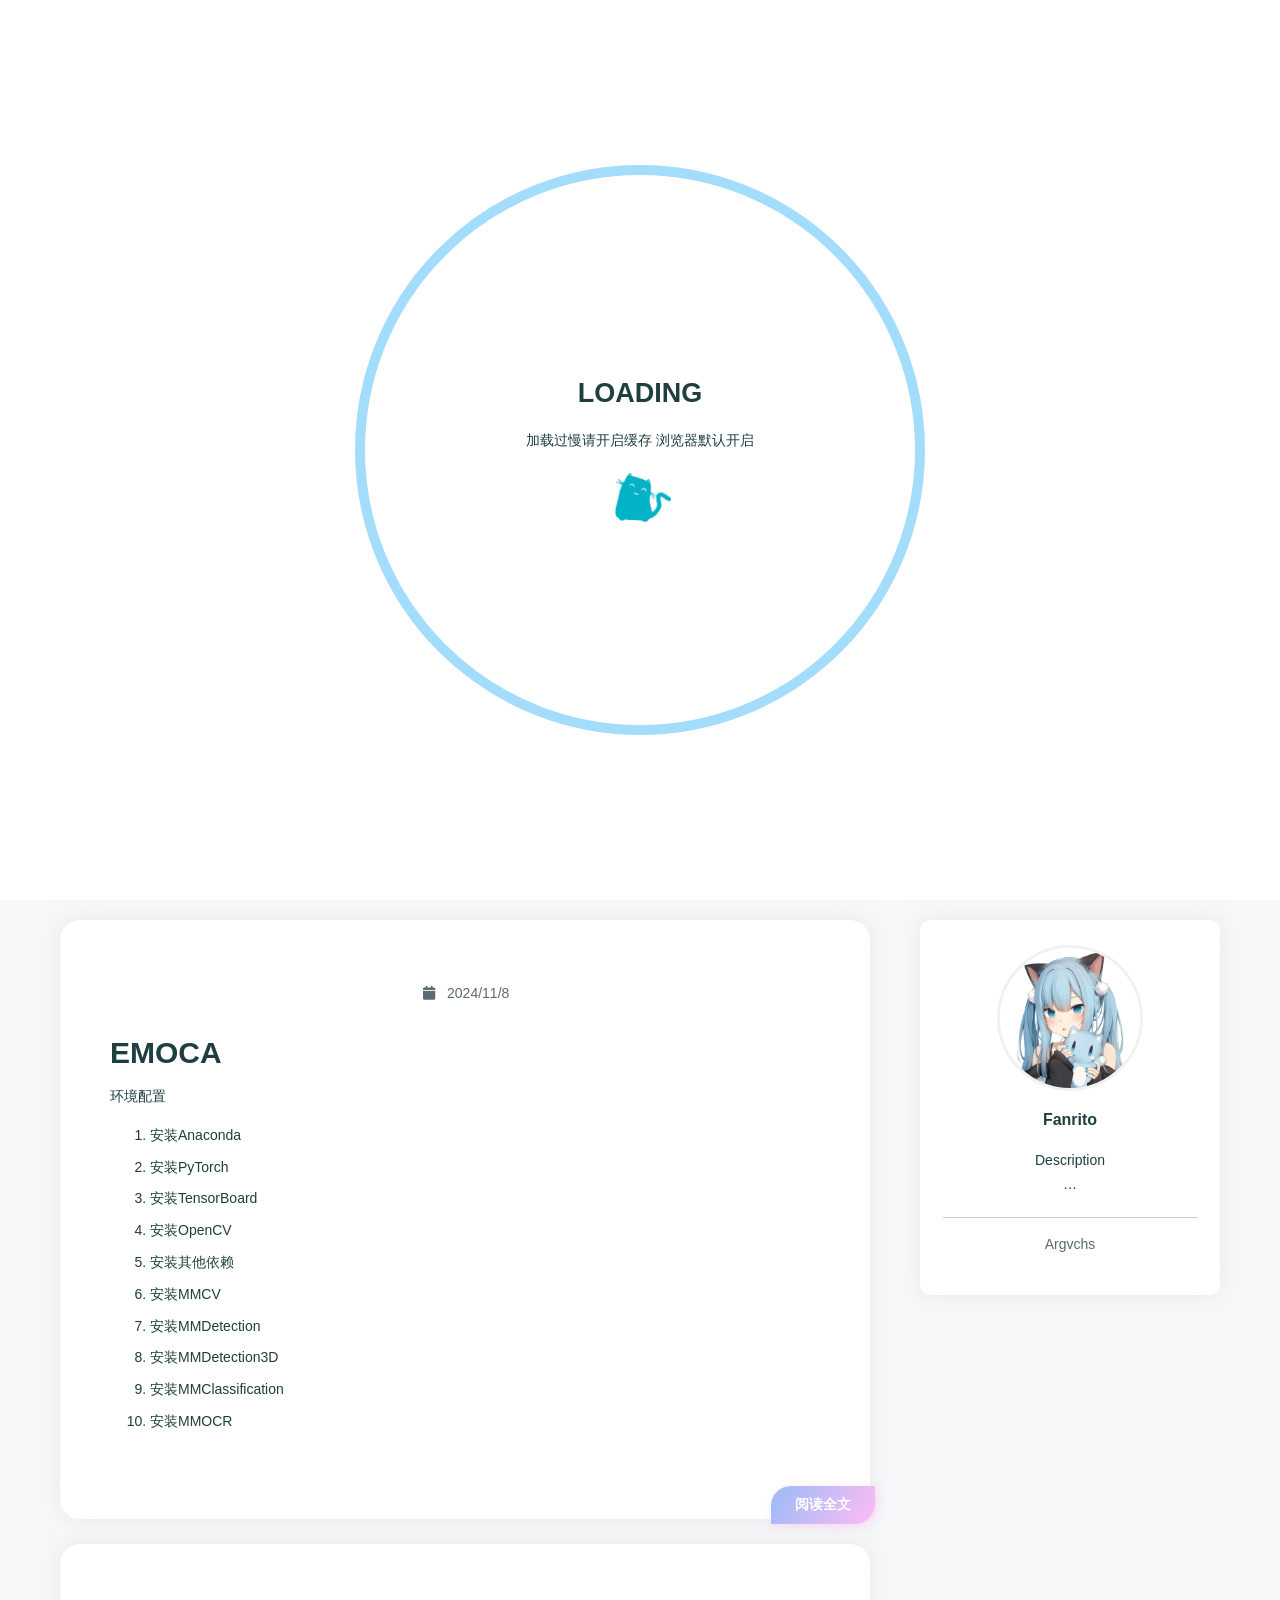
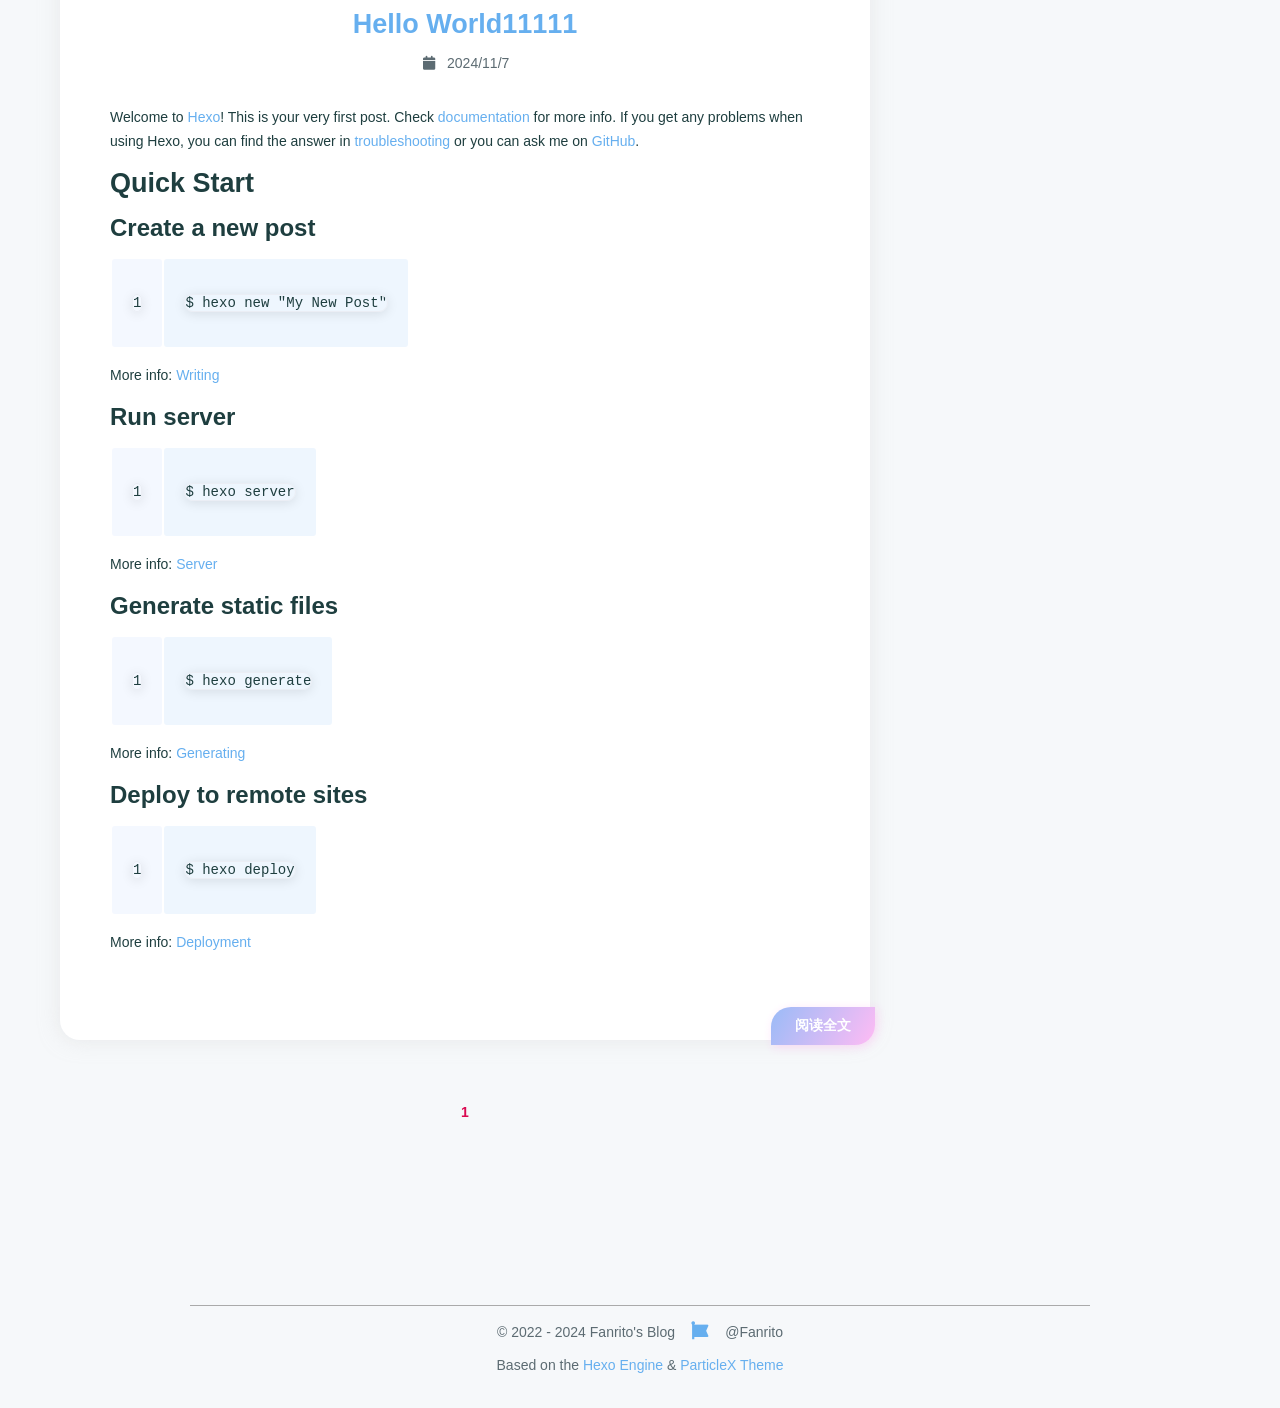
==== commit c0986aae: "Site updated: 2024-11-08 10:53:10" ====
--- a/index.html
+++ b/index.html
@@ -181,6 +181,49 @@
         
 
 <div class="post">
+    <a href="/2024/11/08/EMOCA%E5%A4%8D%E7%8E%B0%E8%AE%B0%E5%BD%95/">
+        <h2 class="post-title"></h2>
+    </a>
+    <div class="category-and-date">
+        
+        <span class="date">
+            <span class="icon">
+                <i class="fa-solid fa-calendar fa-fw"></i>
+            </span>
+            2024/11/8
+        </span>
+        
+        
+    </div>
+    <div class="description">
+        <div class="content" v-pre>
+            
+            <h1 id="EMOCA"><a href="#EMOCA" class="headerlink" title="EMOCA"></a>EMOCA</h1><p> 环境配置</p>
+<ol>
+<li>安装Anaconda</li>
+<li>安装PyTorch</li>
+<li>安装TensorBoard</li>
+<li>安装OpenCV</li>
+<li>安装其他依赖</li>
+<li>安装MMCV</li>
+<li>安装MMDetection</li>
+<li>安装MMDetection3D</li>
+<li>安装MMClassification</li>
+<li>安装MMOCR</li>
+</ol>
+
+            
+        </div>
+    </div>
+    <div class="post-tags">
+        
+        
+        
+    </div>
+    <a href="/2024/11/08/EMOCA%E5%A4%8D%E7%8E%B0%E8%AE%B0%E5%BD%95/" class="go-post">阅读全文</a>
+</div>
+
+<div class="post">
     <a href="/2024/11/07/hello-world/">
         <h2 class="post-title">Hello World11111</h2>
     </a>
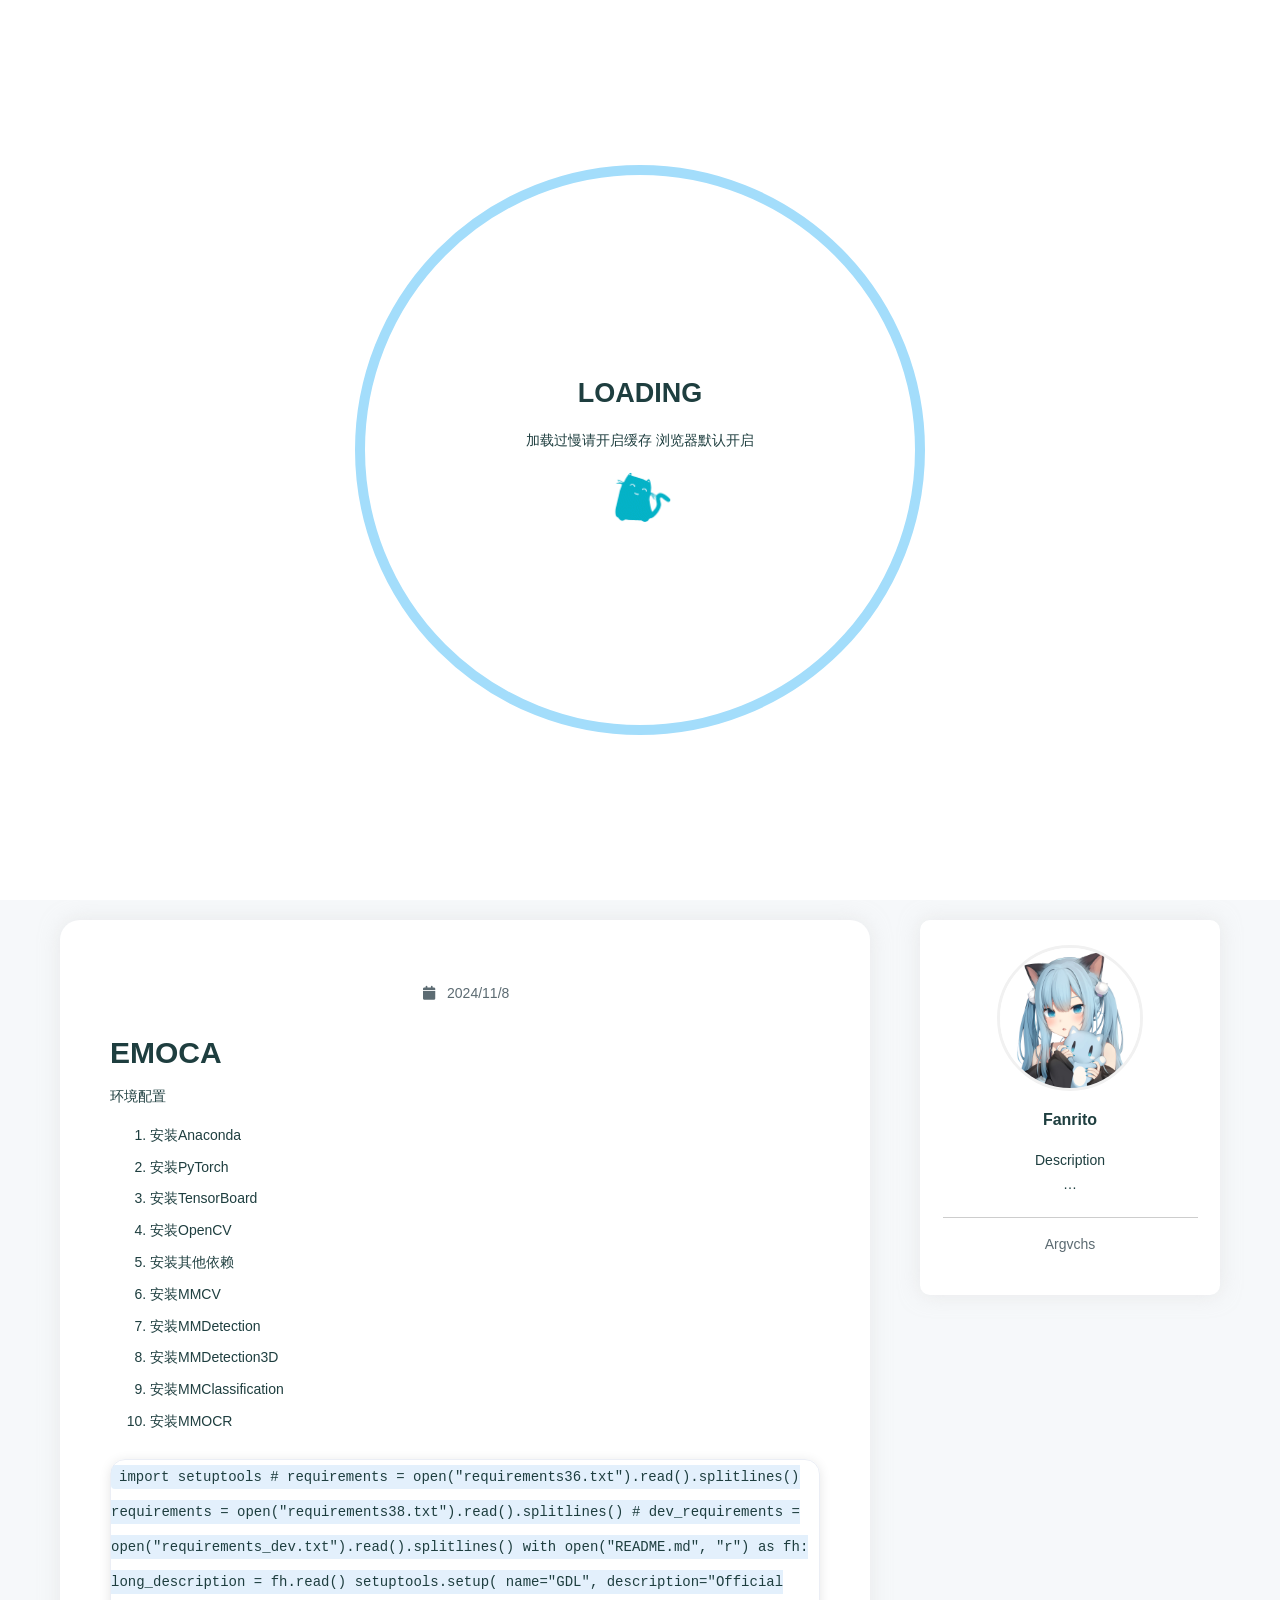
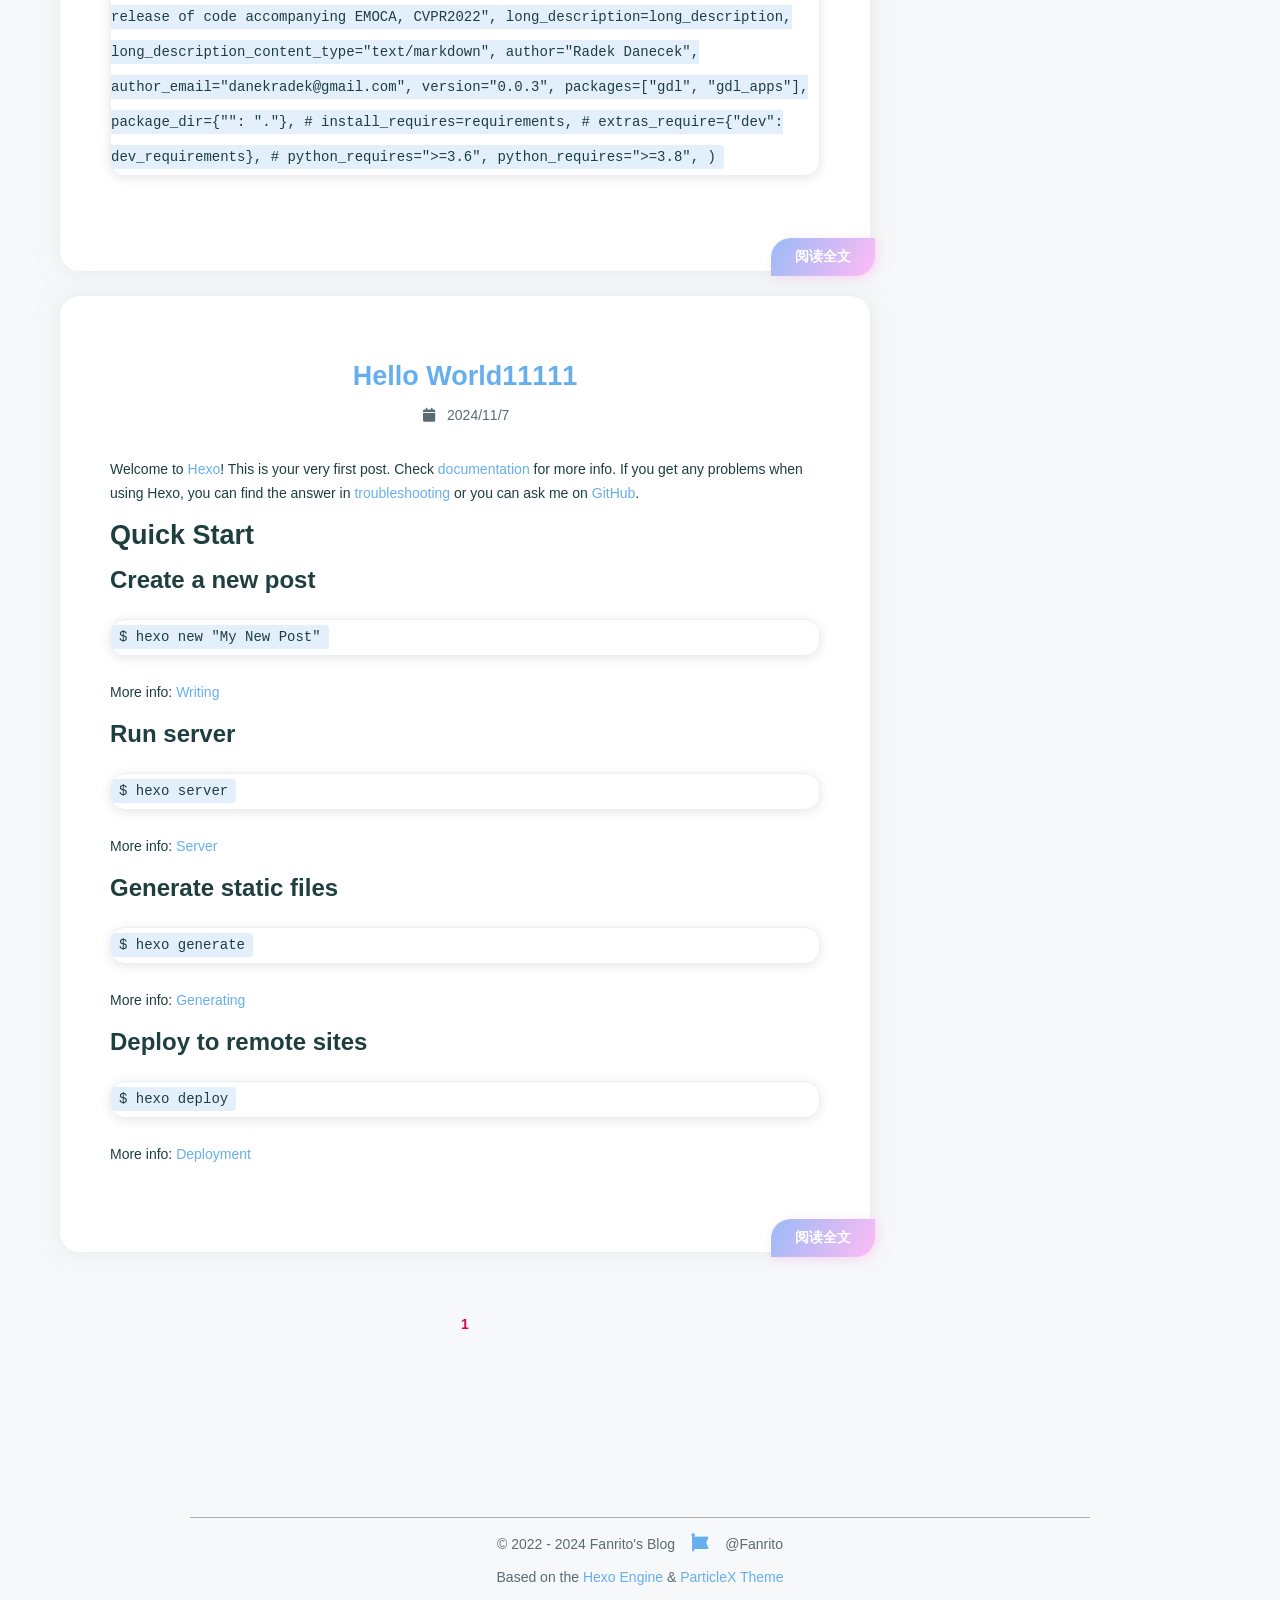
==== commit 45f3b67a: "Site updated: 2024-11-08 19:33:33" ====
--- a/index.html
+++ b/index.html
@@ -211,6 +211,32 @@
 <li>安装MMClassification</li>
 <li>安装MMOCR</li>
 </ol>
+<pre><code class="python">import setuptools
+
+# requirements = open(&quot;requirements36.txt&quot;).read().splitlines()
+requirements = open(&quot;requirements38.txt&quot;).read().splitlines()
+# dev_requirements = open(&quot;requirements_dev.txt&quot;).read().splitlines()
+
+with open(&quot;README.md&quot;, &quot;r&quot;) as fh:
+    long_description = fh.read()
+
+setuptools.setup(
+    name=&quot;GDL&quot;,
+    description=&quot;Official release of code accompanying EMOCA, CVPR2022&quot;,
+    long_description=long_description,
+    long_description_content_type=&quot;text/markdown&quot;,
+    author=&quot;Radek Danecek&quot;,
+    author_email=&quot;danekradek@gmail.com&quot;,
+    version=&quot;0.0.3&quot;,
+    packages=[&quot;gdl&quot;, &quot;gdl_apps&quot;],
+    package_dir=&#123;&quot;&quot;: &quot;.&quot;&#125;,
+    # install_requires=requirements,
+    # extras_require=&#123;&quot;dev&quot;: dev_requirements&#125;,
+    # python_requires=&quot;&gt;=3.6&quot;,
+    python_requires=&quot;&gt;=3.8&quot;,
+    
+)
+</code></pre>
 
             
         </div>
@@ -242,17 +268,17 @@
         <div class="content" v-pre>
             
             <p>Welcome to <a target="_blank" rel="noopener" href="https://hexo.io/">Hexo</a>! This is your very first post. Check <a target="_blank" rel="noopener" href="https://hexo.io/docs/">documentation</a> for more info. If you get any problems when using Hexo, you can find the answer in <a target="_blank" rel="noopener" href="https://hexo.io/docs/troubleshooting.html">troubleshooting</a> or you can ask me on <a target="_blank" rel="noopener" href="https://github.com/hexojs/hexo/issues">GitHub</a>.</p>
-<h2 id="Quick-Start"><a href="#Quick-Start" class="headerlink" title="Quick Start"></a>Quick Start</h2><h3 id="Create-a-new-post"><a href="#Create-a-new-post" class="headerlink" title="Create a new post"></a>Create a new post</h3><figure class="highlight bash"><table><tr><td class="gutter"><pre><span class="line">1</span><br></pre></td><td class="code"><pre><span class="line">$ hexo new <span class="string">&quot;My New Post&quot;</span></span><br></pre></td></tr></table></figure>
-
+<h2 id="Quick-Start"><a href="#Quick-Start" class="headerlink" title="Quick Start"></a>Quick Start</h2><h3 id="Create-a-new-post"><a href="#Create-a-new-post" class="headerlink" title="Create a new post"></a>Create a new post</h3><pre><code class="bash">$ hexo new &quot;My New Post&quot;
+</code></pre>
 <p>More info: <a target="_blank" rel="noopener" href="https://hexo.io/docs/writing.html">Writing</a></p>
-<h3 id="Run-server"><a href="#Run-server" class="headerlink" title="Run server"></a>Run server</h3><figure class="highlight bash"><table><tr><td class="gutter"><pre><span class="line">1</span><br></pre></td><td class="code"><pre><span class="line">$ hexo server</span><br></pre></td></tr></table></figure>
-
+<h3 id="Run-server"><a href="#Run-server" class="headerlink" title="Run server"></a>Run server</h3><pre><code class="bash">$ hexo server
+</code></pre>
 <p>More info: <a target="_blank" rel="noopener" href="https://hexo.io/docs/server.html">Server</a></p>
-<h3 id="Generate-static-files"><a href="#Generate-static-files" class="headerlink" title="Generate static files"></a>Generate static files</h3><figure class="highlight bash"><table><tr><td class="gutter"><pre><span class="line">1</span><br></pre></td><td class="code"><pre><span class="line">$ hexo generate</span><br></pre></td></tr></table></figure>
-
+<h3 id="Generate-static-files"><a href="#Generate-static-files" class="headerlink" title="Generate static files"></a>Generate static files</h3><pre><code class="bash">$ hexo generate
+</code></pre>
 <p>More info: <a target="_blank" rel="noopener" href="https://hexo.io/docs/generating.html">Generating</a></p>
-<h3 id="Deploy-to-remote-sites"><a href="#Deploy-to-remote-sites" class="headerlink" title="Deploy to remote sites"></a>Deploy to remote sites</h3><figure class="highlight bash"><table><tr><td class="gutter"><pre><span class="line">1</span><br></pre></td><td class="code"><pre><span class="line">$ hexo deploy</span><br></pre></td></tr></table></figure>
-
+<h3 id="Deploy-to-remote-sites"><a href="#Deploy-to-remote-sites" class="headerlink" title="Deploy to remote sites"></a>Deploy to remote sites</h3><pre><code class="bash">$ hexo deploy
+</code></pre>
 <p>More info: <a target="_blank" rel="noopener" href="https://hexo.io/docs/one-command-deployment.html">Deployment</a></p>
 
             
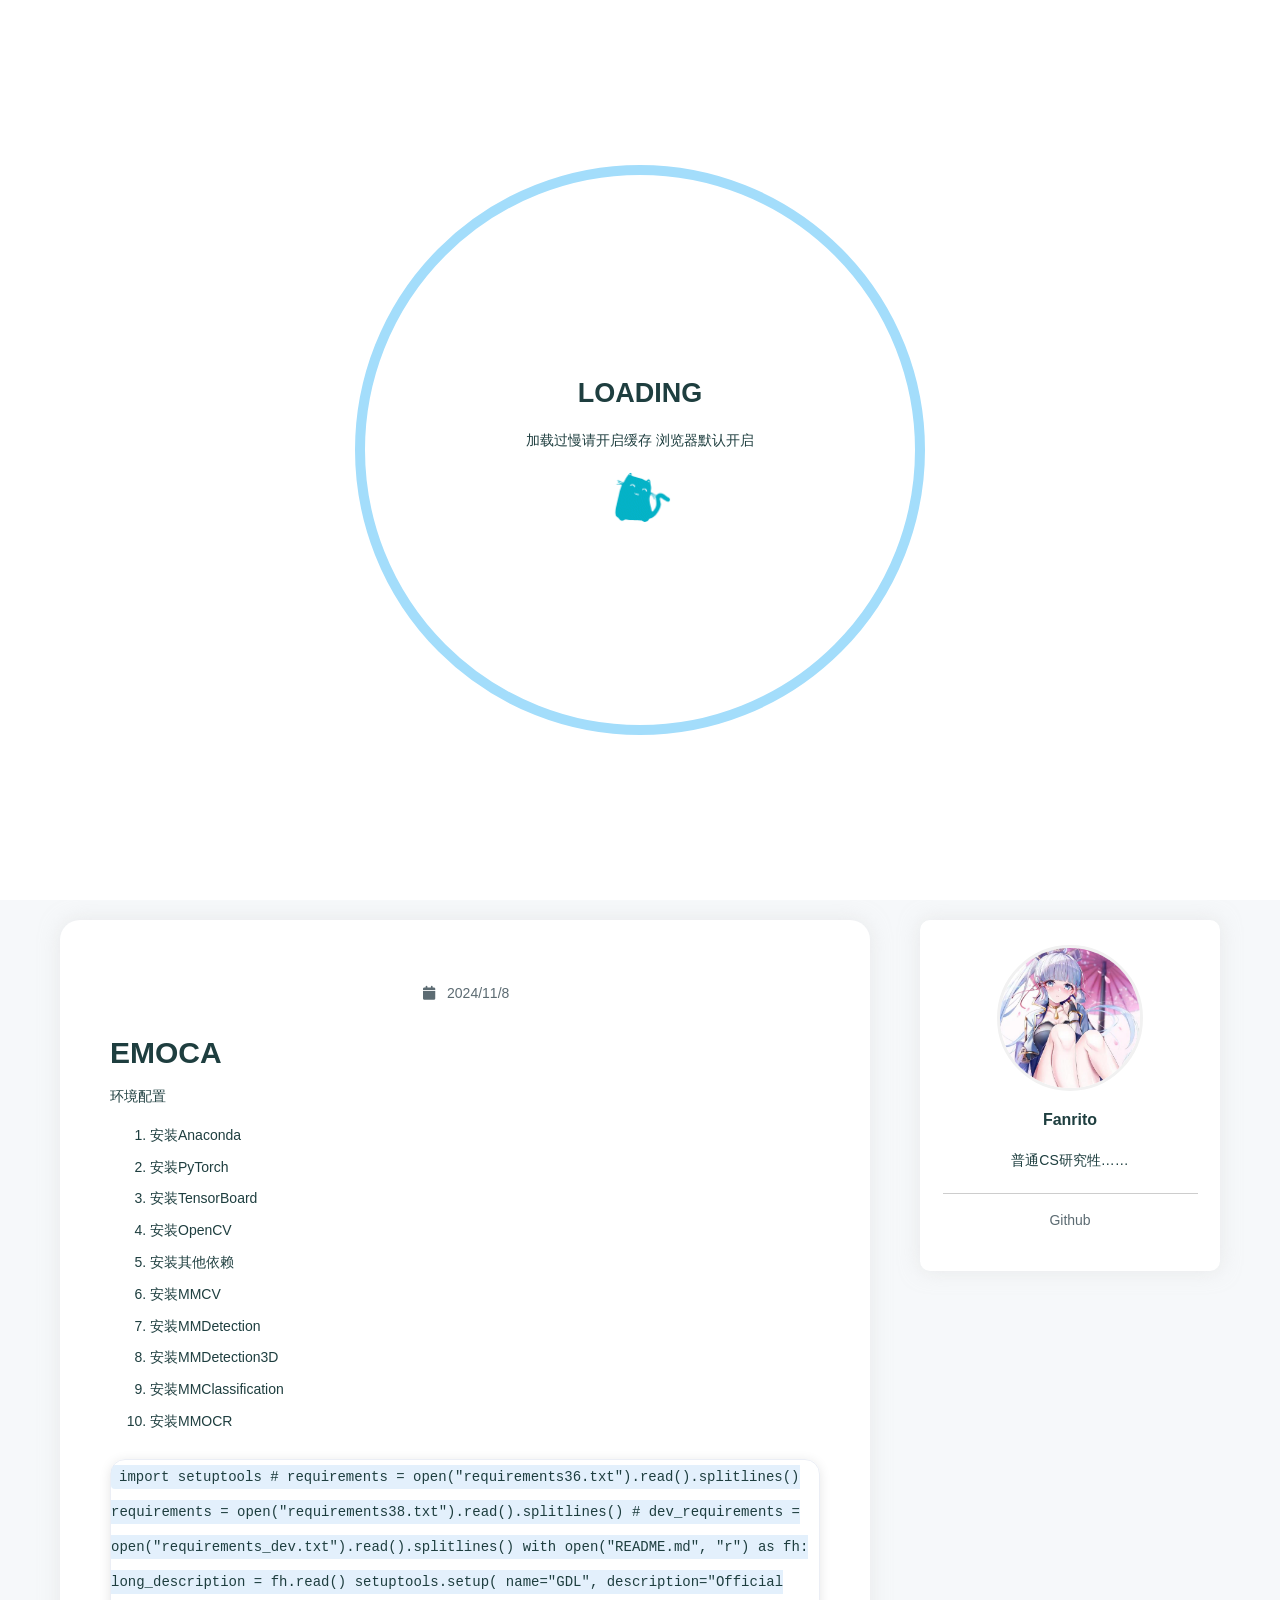
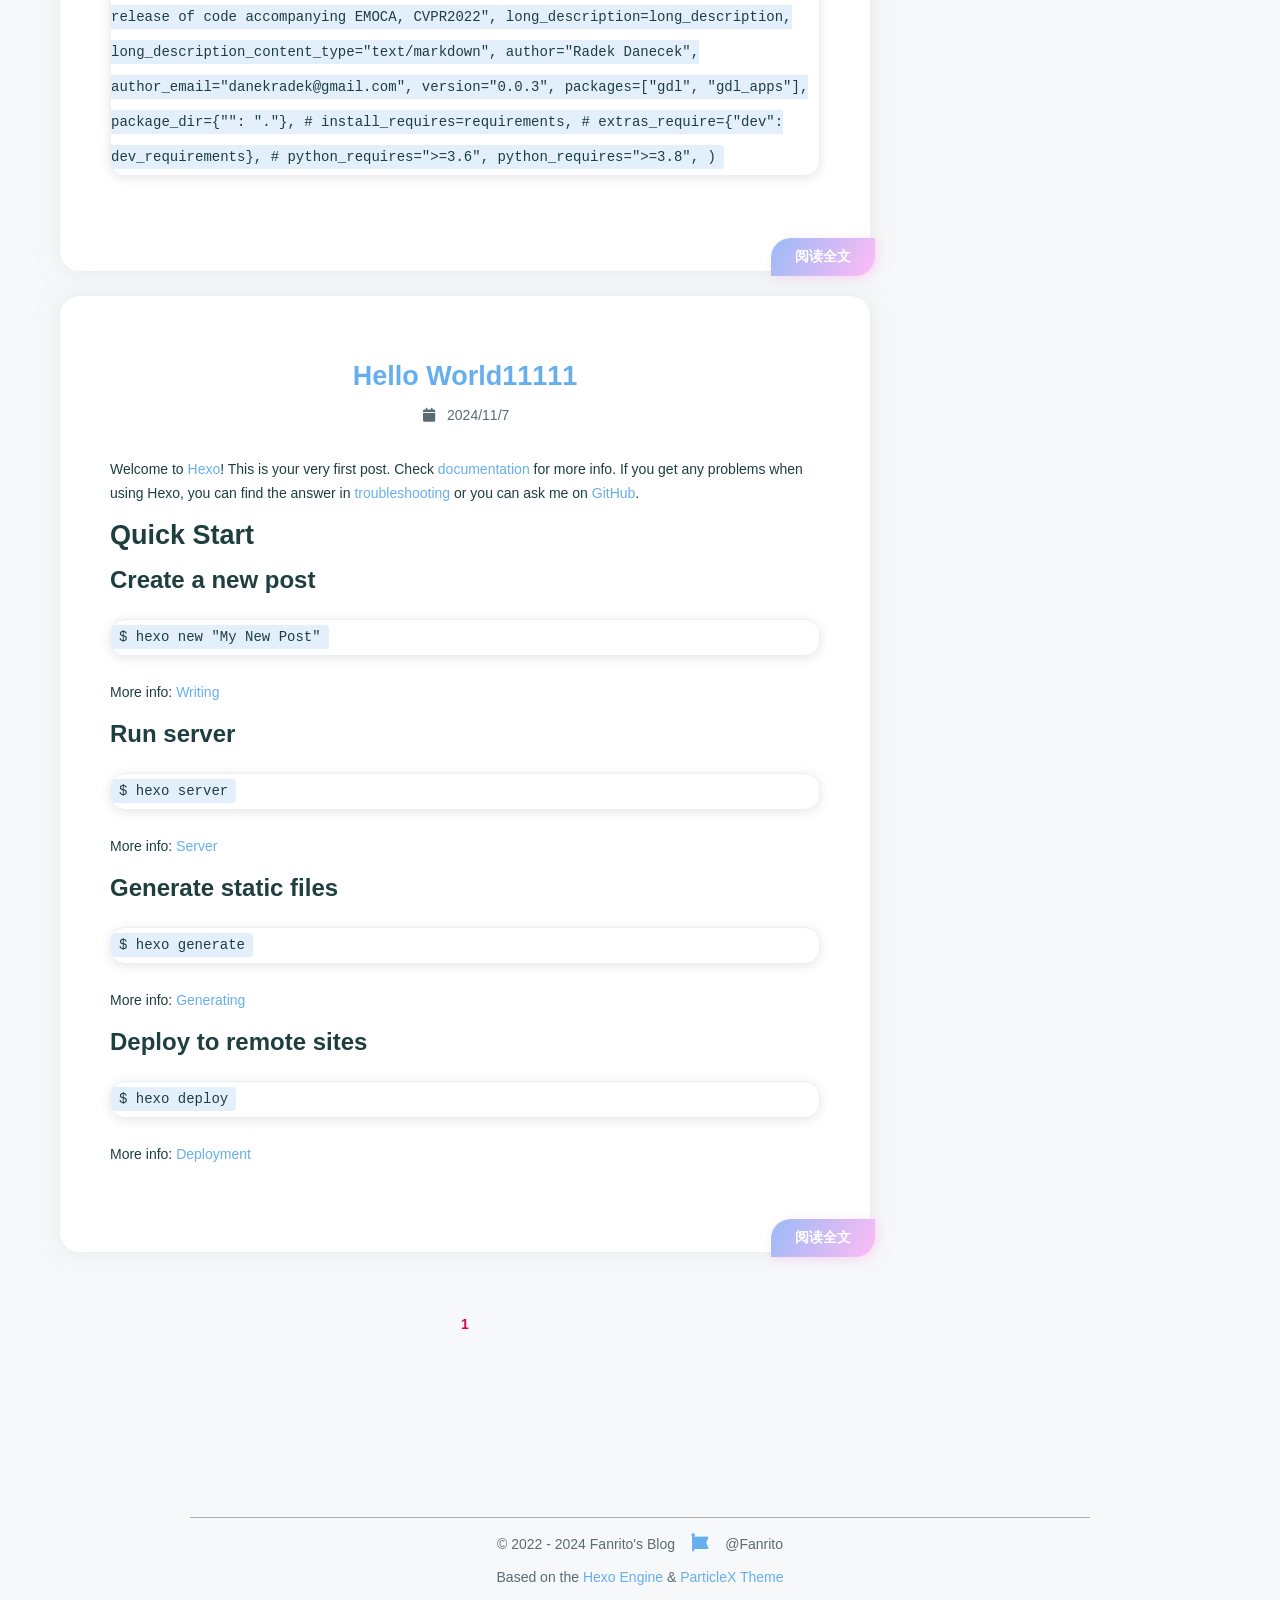
==== commit 56acc379: "Site updated: 2024-11-08 19:36:38" ====
--- a/index.html
+++ b/index.html
@@ -312,7 +312,7 @@
         </div>
         <div class="name">Fanrito</div>
         <div class="description">
-            <p>Description<br>…</p>
+            <p>普通CS研究牲……</p>
 
         </div>
         
@@ -320,7 +320,7 @@
         <div class="friend-links">
             
             <div class="friend-link">
-                <a target="_blank" rel="noopener" href="https://argvchs.github.io">Argvchs</a>
+                <a target="_blank" rel="noopener" href="https://github.com/Fanrito">Github</a>
             </div>
             
         </div>
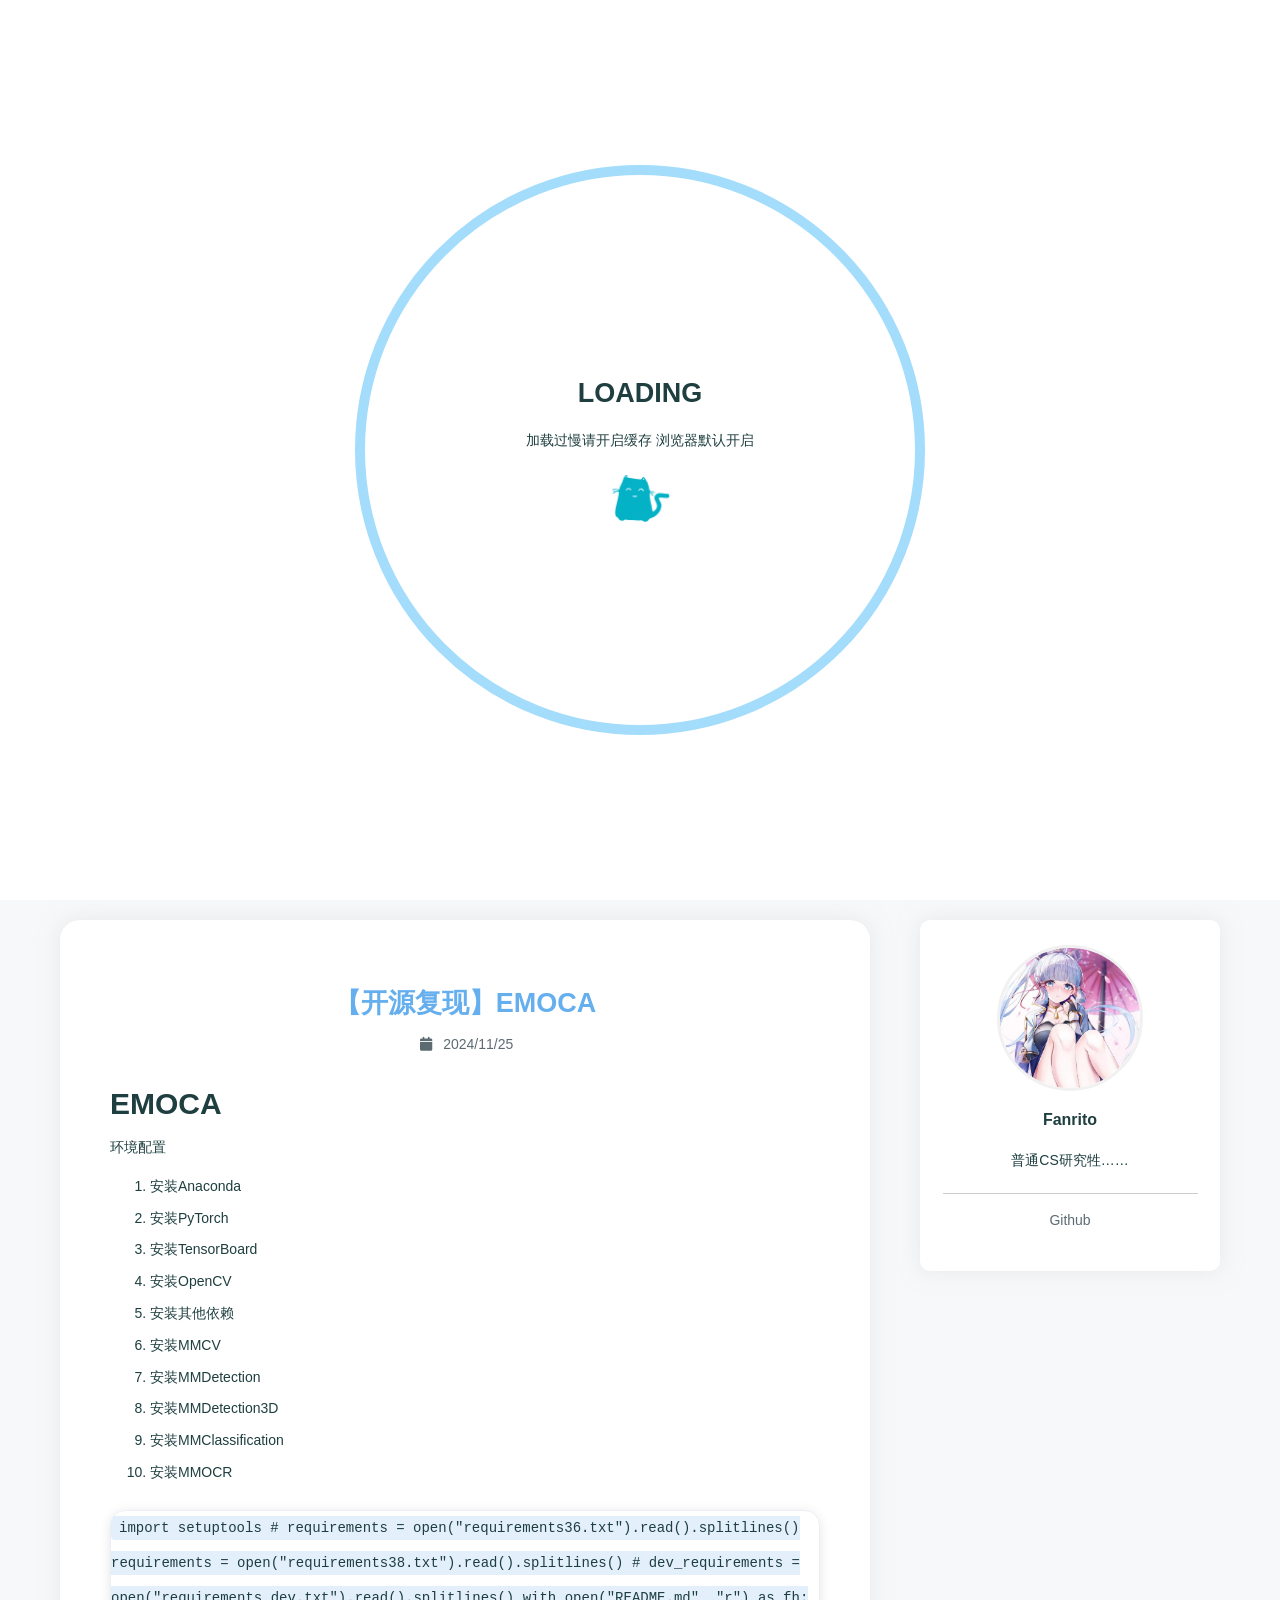
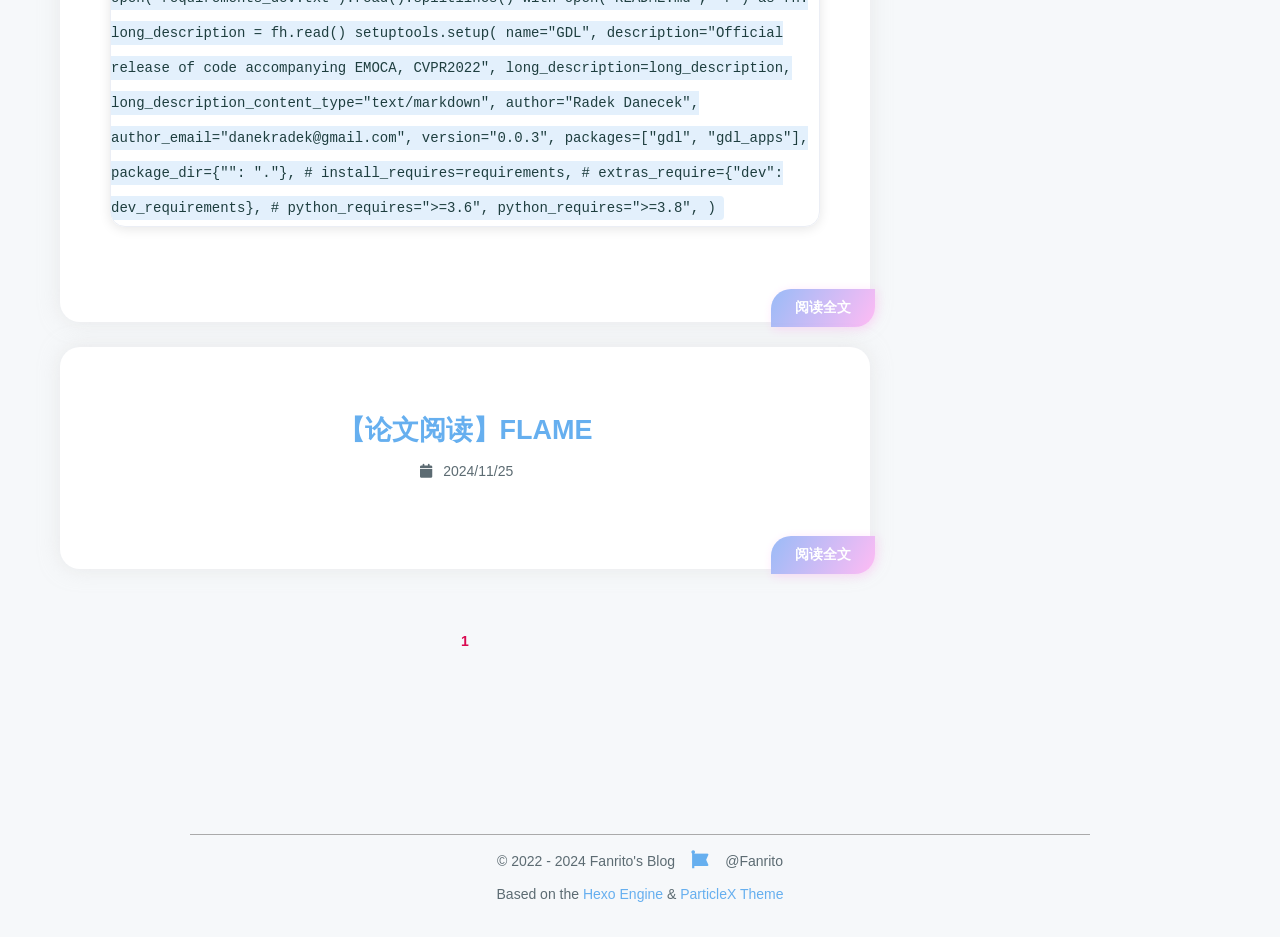
==== commit 17288e6f: "Site updated: 2024-11-25 19:53:13" ====
--- a/index.html
+++ b/index.html
@@ -181,8 +181,8 @@
         
 
 <div class="post">
-    <a href="/2024/11/08/EMOCA%E5%A4%8D%E7%8E%B0%E8%AE%B0%E5%BD%95/">
-        <h2 class="post-title"></h2>
+    <a href="/2024/11/25/%E3%80%90%E5%BC%80%E6%BA%90%E5%A4%8D%E7%8E%B0%E3%80%91EMOCA/">
+        <h2 class="post-title">【开源复现】EMOCA</h2>
     </a>
     <div class="category-and-date">
         
@@ -190,7 +190,7 @@
             <span class="icon">
                 <i class="fa-solid fa-calendar fa-fw"></i>
             </span>
-            2024/11/8
+            2024/11/25
         </span>
         
         
@@ -246,12 +246,12 @@
         
         
     </div>
-    <a href="/2024/11/08/EMOCA%E5%A4%8D%E7%8E%B0%E8%AE%B0%E5%BD%95/" class="go-post">阅读全文</a>
+    <a href="/2024/11/25/%E3%80%90%E5%BC%80%E6%BA%90%E5%A4%8D%E7%8E%B0%E3%80%91EMOCA/" class="go-post">阅读全文</a>
 </div>
 
 <div class="post">
-    <a href="/2024/11/07/hello-world/">
-        <h2 class="post-title">Hello World11111</h2>
+    <a href="/2024/11/25/%E3%80%90%E8%AE%BA%E6%96%87%E9%98%85%E8%AF%BB%E3%80%91FLAME/">
+        <h2 class="post-title">【论文阅读】FLAME</h2>
     </a>
     <div class="category-and-date">
         
@@ -259,7 +259,7 @@
             <span class="icon">
                 <i class="fa-solid fa-calendar fa-fw"></i>
             </span>
-            2024/11/7
+            2024/11/25
         </span>
         
         
@@ -267,20 +267,7 @@
     <div class="description">
         <div class="content" v-pre>
             
-            <p>Welcome to <a target="_blank" rel="noopener" href="https://hexo.io/">Hexo</a>! This is your very first post. Check <a target="_blank" rel="noopener" href="https://hexo.io/docs/">documentation</a> for more info. If you get any problems when using Hexo, you can find the answer in <a target="_blank" rel="noopener" href="https://hexo.io/docs/troubleshooting.html">troubleshooting</a> or you can ask me on <a target="_blank" rel="noopener" href="https://github.com/hexojs/hexo/issues">GitHub</a>.</p>
-<h2 id="Quick-Start"><a href="#Quick-Start" class="headerlink" title="Quick Start"></a>Quick Start</h2><h3 id="Create-a-new-post"><a href="#Create-a-new-post" class="headerlink" title="Create a new post"></a>Create a new post</h3><pre><code class="bash">$ hexo new &quot;My New Post&quot;
-</code></pre>
-<p>More info: <a target="_blank" rel="noopener" href="https://hexo.io/docs/writing.html">Writing</a></p>
-<h3 id="Run-server"><a href="#Run-server" class="headerlink" title="Run server"></a>Run server</h3><pre><code class="bash">$ hexo server
-</code></pre>
-<p>More info: <a target="_blank" rel="noopener" href="https://hexo.io/docs/server.html">Server</a></p>
-<h3 id="Generate-static-files"><a href="#Generate-static-files" class="headerlink" title="Generate static files"></a>Generate static files</h3><pre><code class="bash">$ hexo generate
-</code></pre>
-<p>More info: <a target="_blank" rel="noopener" href="https://hexo.io/docs/generating.html">Generating</a></p>
-<h3 id="Deploy-to-remote-sites"><a href="#Deploy-to-remote-sites" class="headerlink" title="Deploy to remote sites"></a>Deploy to remote sites</h3><pre><code class="bash">$ hexo deploy
-</code></pre>
-<p>More info: <a target="_blank" rel="noopener" href="https://hexo.io/docs/one-command-deployment.html">Deployment</a></p>
-
+            
             
         </div>
     </div>
@@ -289,7 +276,7 @@
         
         
     </div>
-    <a href="/2024/11/07/hello-world/" class="go-post">阅读全文</a>
+    <a href="/2024/11/25/%E3%80%90%E8%AE%BA%E6%96%87%E9%98%85%E8%AF%BB%E3%80%91FLAME/" class="go-post">阅读全文</a>
 </div>
 
 
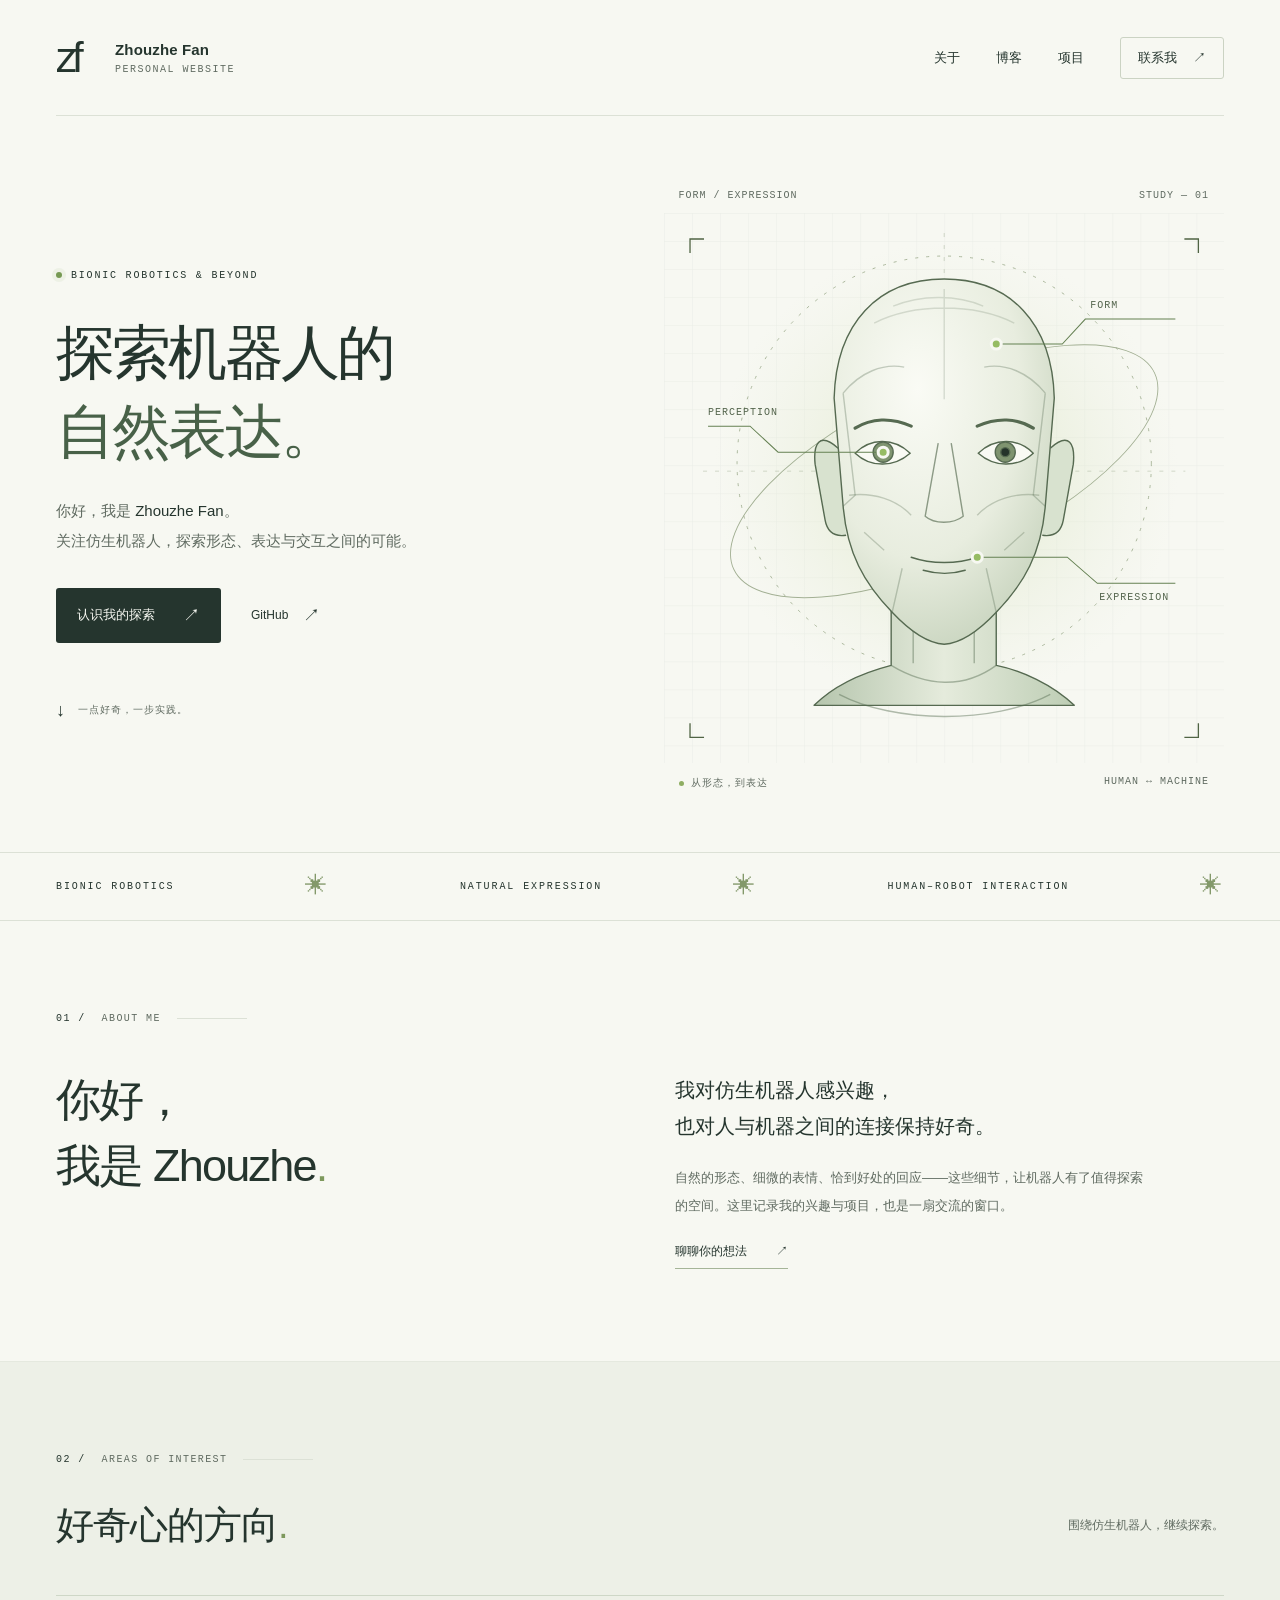
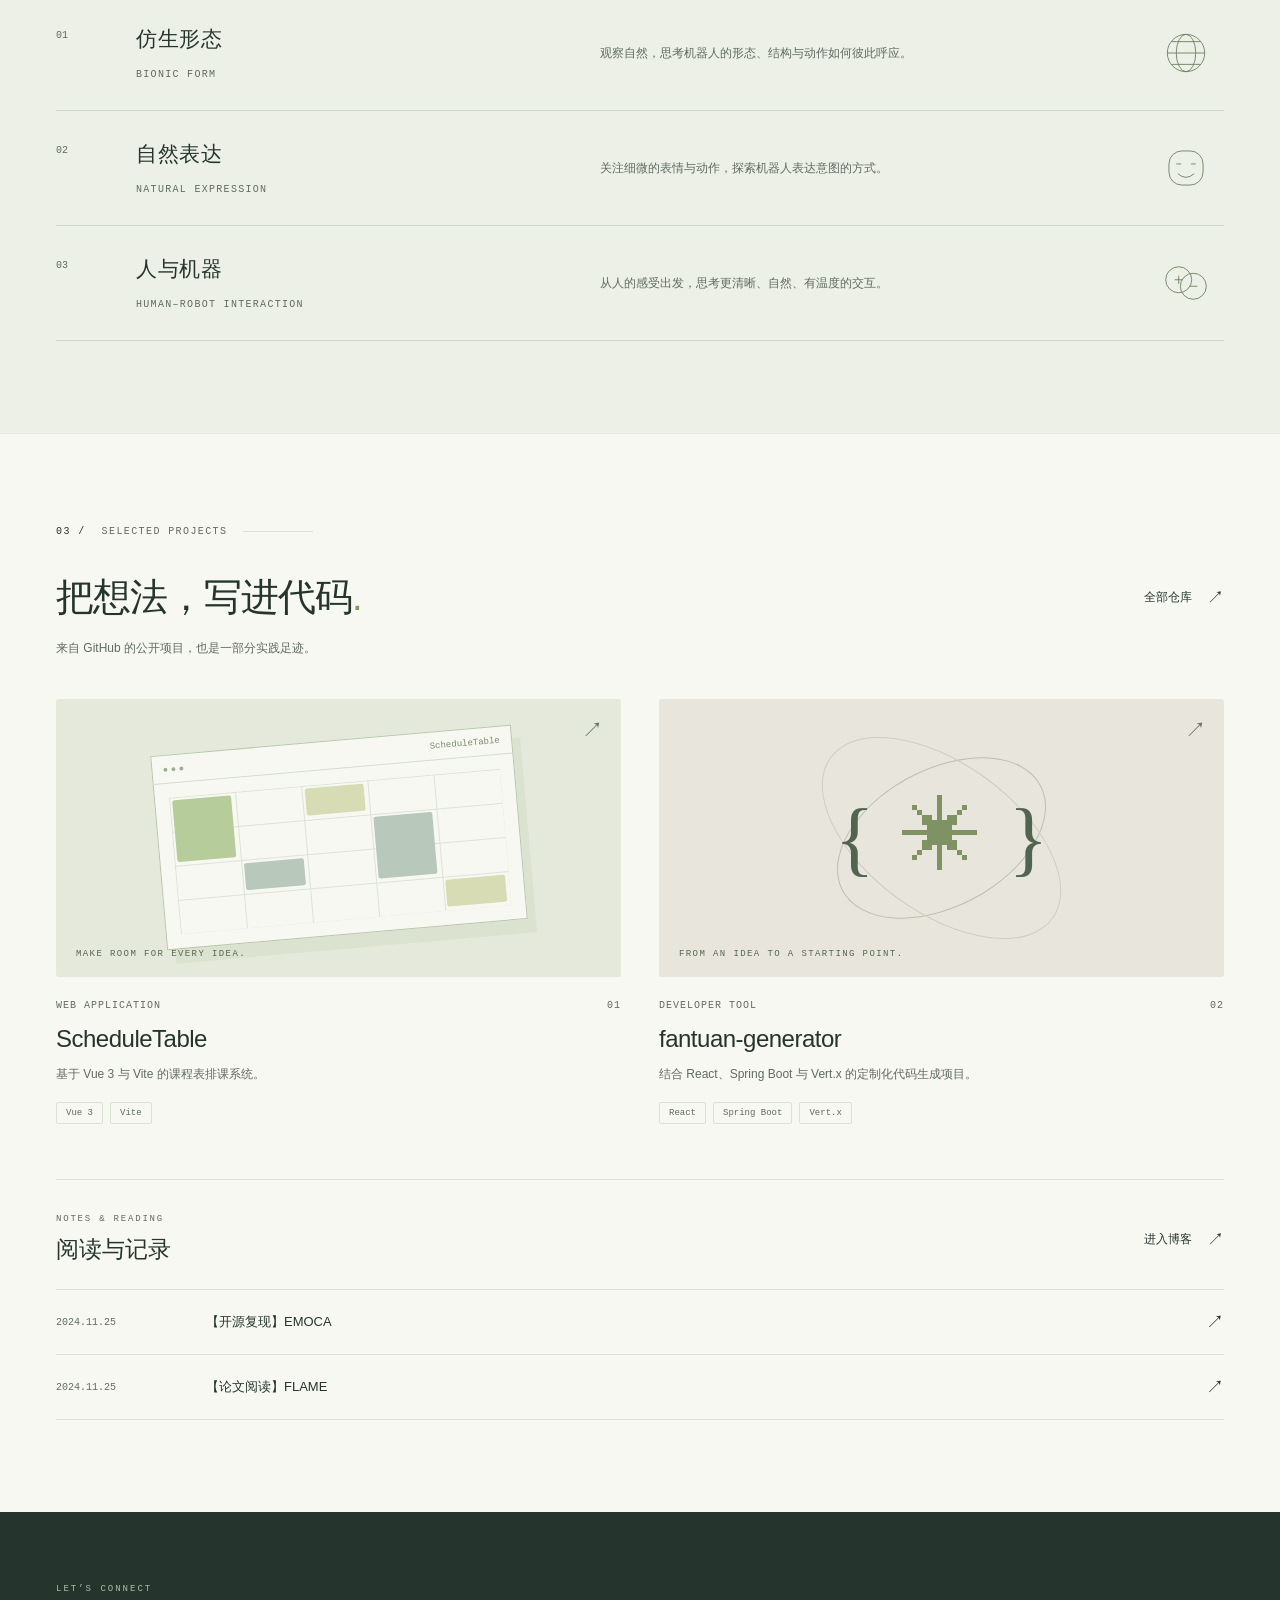
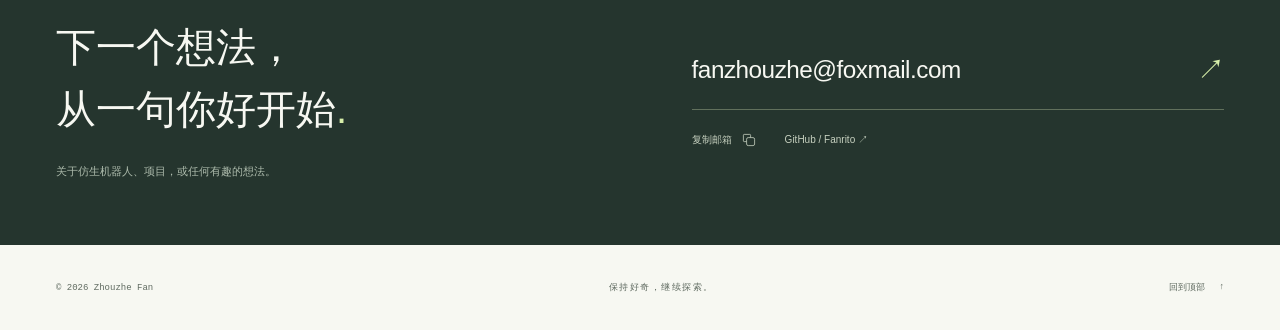
==== commit 3b8fa317: "Create Zhouzhe Fan personal homepage and preserve existing blog" ====
--- a/index.html
+++ b/index.html
@@ -1,352 +1,103 @@
+<!doctype html>
+<html lang="zh-CN">
+  <head>
+    <meta charset="UTF-8">
+    <meta name="viewport" content="width=device-width, initial-scale=1">
+    <meta name="theme-color" content="#f7f8f2">
+    <meta name="description" content="Zhouzhe Fan 的个人主页。关注仿生机器人，探索更自然的形态、表达与交互。">
+    <meta property="og:title" content="Zhouzhe Fan · 仿生机器人">
+    <meta property="og:description" content="探索仿生机器人，连接技术与自然的表达。">
+    <meta property="og:type" content="website">
+    <title>Zhouzhe Fan · 仿生机器人</title>
+    <link rel="icon" href="assets/favicon.svg" type="image/svg+xml">
+    <link rel="stylesheet" href="styles.css">
+    <script src="script.js" defer></script>
+  </head>
+  <body>
+    <a class="skip-link" href="#main">跳转到内容</a>
+    <header class="site-header wrap">
+      <a class="wordmark" href="#home" aria-label="Zhouzhe Fan 首页"><span class="monogram" aria-hidden="true">zf</span><span>Zhouzhe Fan<span class="wordmark-sub">PERSONAL WEBSITE</span></span></a>
+      <nav aria-label="主导航"><a href="#about">关于</a><a href="blog/">博客</a><a href="#projects">项目</a><a class="nav-contact" href="#contact">联系我 <span aria-hidden="true">↗</span></a></nav>
+    </header>
 
-<!DOCTYPE html>
-<html lang="zh-CN">
-<head>
-    <meta charset="utf-8" />
-    <title>Fanrito&#39;s Blog</title>
-    <meta name="author" content="Fanrito" />
-    <meta name="description" content="" />
-    <meta name="keywords" content="人工智能,机器学习,深度学习,自然语言处理,计算机视觉,计算机图形学,计算机网络,计算机组成原理,操作系统,数据结构,算法,计算机科学,编程,编程技术,编程技巧,编程经验,编程技巧,编程经验,编程技巧,编程经验,编程技巧,编程经验,编程技巧,编程经验" />
-    <meta
-        name="viewport"
-        content="width=device-width, initial-scale=1.0, maximum-scale=1.0, user-scalable=0"
-    />
-    <link rel="icon" href="/images/avatar.jpg" />
-    <link rel="preconnect" href="https://s4.zstatic.net" />
-<script src="https://s4.zstatic.net/ajax/libs/vue/3.3.7/vue.global.prod.min.js"></script>
-<link rel="stylesheet" href="https://s4.zstatic.net/ajax/libs/font-awesome/6.4.2/css/all.min.css" />
-<link rel="preconnect" href="https://fonts.googleapis.cn" />
-<link rel="preconnect" href="https://fonts.gstatic.cn" crossorigin />
-<link
-    rel="stylesheet"
-    href="https://fonts.googleapis.cn/css2?family=Fira+Code:wght@400;500;600;700&family=Lexend:wght@400;500;600;700;800;900&family=Noto+Sans+SC:wght@400;500;600;700;800;900&display=swap"
-/>
-<script> const mixins = {}; </script>
+    <main id="main">
+      <section class="hero wrap" id="home" aria-labelledby="hero-title">
+        <div class="hero-copy">
+          <p class="eyebrow"><span class="status-dot" aria-hidden="true"></span> BIONIC ROBOTICS &amp; BEYOND</p>
+          <h1 id="hero-title">探索机器人的<br><span class="serif-word">自然表达。</span></h1>
+          <p class="intro">你好，我是 <strong>Zhouzhe Fan</strong>。<br>关注仿生机器人，探索形态、表达与交互之间的可能。</p>
+          <div class="hero-actions"><a class="button button-dark" href="#explore">认识我的探索 <span aria-hidden="true">↗</span></a><a class="text-link" href="https://github.com/Fanrito" target="_blank" rel="noopener noreferrer">GitHub <span aria-hidden="true">↗</span></a></div>
+          <div class="hero-note"><span aria-hidden="true">↓</span> 一点好奇，一步实践。</div>
+        </div>
+        <figure class="robot-study" aria-label="仿生机器人面部的原创线条示意图">
+          <div class="study-top"><span>FORM / EXPRESSION</span><span>STUDY — 01</span></div>
+          <svg class="robot-art" viewBox="0 0 560 550" role="img" aria-labelledby="robot-title robot-desc">
+            <title id="robot-title">仿生机器人的形态研究</title><desc id="robot-desc">由轮廓线、结构网格和绿色交互节点组成的机器人面部插画。</desc>
+            <defs>
+              <pattern id="grid" width="28" height="28" patternUnits="userSpaceOnUse"><path d="M 28 0 H 0 V 28" fill="none" stroke="#65786a" stroke-opacity=".09" stroke-width="1"/></pattern>
+              <radialGradient id="face-shade" cx="38%" cy="30%" r="80%"><stop stop-color="#fafbf5"/><stop offset=".58" stop-color="#e8eddf"/><stop offset="1" stop-color="#c3d0b9"/></radialGradient>
+              <linearGradient id="neck-shade" x1="0" x2="1"><stop stop-color="#b5c5ad"/><stop offset=".5" stop-color="#e5ebdc"/><stop offset="1" stop-color="#bdcdb4"/></linearGradient>
+              <radialGradient id="halo"><stop stop-color="#d6e2b9" stop-opacity=".75"/><stop offset="1" stop-color="#e6ecd9" stop-opacity="0"/></radialGradient>
+            </defs>
+            <rect width="560" height="550" fill="url(#grid)"/>
+            <circle cx="282" cy="261" r="232" fill="url(#halo)"/>
+            <g fill="none" stroke="#a3b094" stroke-width=".9"><circle cx="280" cy="250" r="207" stroke-dasharray="3 8"/><ellipse cx="280" cy="258" rx="232" ry="88" transform="rotate(-25 280 258)"/><path d="M280 20v475M39 258h482" stroke-dasharray="4 8" opacity=".5"/></g>
+            <g stroke="#566a51" stroke-width="1.4" stroke-linejoin="round">
+              <path d="M227 384v68c-27 7-57 20-77 40h260c-22-21-53-35-78-40v-71" fill="url(#neck-shade)"/>
+              <path d="M249 404v46m61-46v46M227 452c35 21 72 24 105 0M175 481c55 29 154 30 211 0" fill="none" stroke-opacity=".45"/>
+              <path d="M174 235c-19-17-25-4-23 16l10 56c2 11 8 17 21 15m204-87c19-17 25-4 23 16l-10 56c-2 11-8 17-21 15" fill="#d8e2cf"/>
+              <path d="M170 185c2-75 44-119 110-119s108 44 110 119l-9 108c-4 47-21 77-49 106-16 17-35 31-52 32-17-1-36-15-52-32-28-29-45-59-49-106z" fill="url(#face-shade)"/>
+              <path d="M179 180c17-21 40-30 61-26m80 0c21-4 44 5 61 26M179 180l12 102-12 11m202-113-12 102 12 11M228 399l10-44m94 44-10-44" fill="none" stroke-opacity=".32"/>
+              <path d="M191 215c16-10 36-11 56-2m66 0c20-9 40-8 56 2" fill="none" stroke-width="3.2" stroke-linecap="round"/>
+              <path d="M191 240c15-15 38-16 55 0-16 14-39 15-55 0zm123 0c17-16 40-15 55 0-16 15-39 14-55 0z" fill="#f9faf4"/>
+              <circle cx="219" cy="239" r="10" fill="#7f9470"/><circle cx="341" cy="239" r="10" fill="#7f9470"/><circle cx="219" cy="239" r="4.5" fill="#24332a"/><circle cx="341" cy="239" r="4.5" fill="#24332a"/>
+              <path d="M274 230l-13 73c9 8 28 8 38 0l-12-73" fill="none" stroke-opacity=".65"/>
+              <path d="M247 344c20 7 46 7 66 0m-54 13c14 4 29 4 42 0" fill="none" stroke-linecap="round"/>
+              <path d="M185 282c24-3 47 4 62 20m128-20c-24-3-47 4-62 20M200 319l20 18m140-18-20 18" fill="none" stroke-opacity=".3"/>
+              <path d="M229 93c27-11 63-12 90 0M210 110c40-20 100-20 140 0M280 76v110" fill="none" stroke-opacity=".2"/>
+            </g>
+            <g fill="none" stroke="#658153" stroke-width="1"><path d="M219 239H114l-28-26H44"/><path d="M313 344h90l30 26h78"/><path d="M332 131h66l23-25h90"/></g>
+            <g fill="#96bc64" stroke="#f7f8f2" stroke-width="3"><circle cx="219" cy="239" r="5"/><circle cx="313" cy="344" r="5"/><circle cx="332" cy="131" r="5"/></g>
+            <g fill="#53644c" font-family="monospace" font-size="10" letter-spacing="1"><text x="44" y="202">PERCEPTION</text><text x="435" y="387">EXPRESSION</text><text x="426" y="95">FORM</text></g>
+            <g fill="none" stroke="#506444" stroke-width="1.3"><path d="M26 40V26h14m480 0h14v14M26 510v14h14m480 0h14v-14"/></g>
+          </svg>
+          <figcaption><span class="diagram-key"><span aria-hidden="true"></span> 从形态，到表达</span><span>HUMAN ↔ MACHINE</span></figcaption>
+        </figure>
+      </section>
 
-<script src="https://polyfill.alicdn.com/v3/polyfill.min.js?features=default"></script>
+      <div class="topic-strip" aria-hidden="true"><div class="wrap"><span>BIONIC ROBOTICS</span><span class="asterisk">✳</span><span>NATURAL EXPRESSION</span><span class="asterisk">✳</span><span>HUMAN–ROBOT INTERACTION</span><span class="asterisk">✳</span></div></div>
 
+      <section class="about-section wrap section-space" id="about" aria-labelledby="about-title">
+        <div class="section-label"><span class="section-number">01 /</span> ABOUT ME <span class="label-line"></span></div>
+        <div class="about-content"><h2 id="about-title">你好，<br>我是 Zhouzhe<span class="accent">.</span></h2><div class="about-text"><p class="lead">我对仿生机器人感兴趣，<br>也对人与机器之间的连接保持好奇。</p><p>自然的形态、细微的表情、恰到好处的回应——这些细节，让机器人有了值得探索的空间。这里记录我的兴趣与项目，也是一扇交流的窗口。</p><a class="underlined-link" href="mailto:fanzhouzhe@foxmail.com">聊聊你的想法 <span aria-hidden="true">↗</span></a></div></div>
+      </section>
 
-<script src="https://s4.zstatic.net/ajax/libs/highlight.js/11.9.0/highlight.min.js"></script>
-<script src="https://s4.zstatic.net/ajax/libs/highlightjs-line-numbers.js/2.8.0/highlightjs-line-numbers.min.js"></script>
-<link
-    rel="stylesheet"
-    href="https://s4.zstatic.net/ajax/libs/highlight.js/11.9.0/styles/github.min.css"
-/>
-<script src="/js/lib/highlight.js"></script>
+      <section class="explore-section section-space" id="explore" aria-labelledby="explore-title">
+        <div class="wrap"><div class="section-label"><span class="section-number">02 /</span> AREAS OF INTEREST <span class="label-line"></span></div><div class="section-heading"><h2 id="explore-title">好奇心的方向<span class="accent">.</span></h2><p>围绕仿生机器人，继续探索。</p></div>
+          <div class="interest-list">
+            <article class="interest-row"><span class="interest-index">01</span><div><h3>仿生形态</h3><span class="interest-en">BIONIC FORM</span></div><p>观察自然，思考机器人的形态、结构与动作如何彼此呼应。</p><svg viewBox="0 0 64 64" aria-hidden="true"><circle cx="32" cy="32" r="23"/><ellipse cx="32" cy="32" rx="12" ry="23"/><path d="M9 32h46M14 18h36M14 46h36"/></svg></article>
+            <article class="interest-row"><span class="interest-index">02</span><div><h3>自然表达</h3><span class="interest-en">NATURAL EXPRESSION</span></div><p>关注细微的表情与动作，探索机器人表达意图的方式。</p><svg viewBox="0 0 64 64" aria-hidden="true"><rect x="11" y="11" width="42" height="42" rx="16"/><path d="M20 27h6m12 0h6M22 39q10 9 20 0"/></svg></article>
+            <article class="interest-row"><span class="interest-index">03</span><div><h3>人与机器</h3><span class="interest-en">HUMAN–ROBOT INTERACTION</span></div><p>从人的感受出发，思考更清晰、自然、有温度的交互。</p><svg viewBox="0 0 64 64" aria-hidden="true"><circle cx="23" cy="28" r="16"/><circle cx="41" cy="36" r="16"/><path d="M18 28h10m-5-5v10M36 36h10"/></svg></article>
+          </div>
+        </div>
+      </section>
 
+      <section class="projects-section wrap section-space" id="projects" aria-labelledby="projects-title">
+        <div class="section-label"><span class="section-number">03 /</span> SELECTED PROJECTS <span class="label-line"></span></div><div class="section-heading"><h2 id="projects-title">把想法，写进代码<span class="accent">.</span></h2><a class="text-link" href="https://github.com/Fanrito?tab=repositories" target="_blank" rel="noopener noreferrer">全部仓库 <span aria-hidden="true">↗</span></a></div>
+        <p class="section-description">来自 GitHub 的公开项目，也是一部分实践足迹。</p>
+        <div class="project-grid">
+          <a class="project" href="https://github.com/Fanrito/ScheduleTable" target="_blank" rel="noopener noreferrer" aria-label="在 GitHub 查看 ScheduleTable 项目（新窗口）"><div class="project-visual schedule-visual" aria-hidden="true"><div class="mini-schedule"><div class="mini-window-bar"><span></span><span></span><span></span><i>ScheduleTable</i></div><div class="schedule-grid"><span class="calendar-cell cell-a"></span><span class="calendar-cell cell-b"></span><span class="calendar-cell cell-c"></span><span class="calendar-cell cell-d"></span><span class="calendar-cell cell-e"></span></div></div><span class="visual-caption">MAKE ROOM FOR EVERY IDEA.</span><span class="project-arrow">↗</span></div><div class="project-meta"><span>WEB APPLICATION</span><span>01</span></div><h3>ScheduleTable</h3><p>基于 Vue 3 与 Vite 的课程表排课系统。</p><div class="tags"><span>Vue 3</span><span>Vite</span></div></a>
+          <a class="project" href="https://github.com/Fanrito/fantuan-generator" target="_blank" rel="noopener noreferrer" aria-label="在 GitHub 查看 fantuan-generator 项目（新窗口）"><div class="project-visual generator-visual" aria-hidden="true"><div class="generator-orbit orbit-one"></div><div class="generator-orbit orbit-two"></div><div class="generator-symbol">{<span>✳</span>}</div><span class="visual-caption">FROM AN IDEA TO A STARTING POINT.</span><span class="project-arrow">↗</span></div><div class="project-meta"><span>DEVELOPER TOOL</span><span>02</span></div><h3>fantuan-generator</h3><p>结合 React、Spring Boot 与 Vert.x 的定制化代码生成项目。</p><div class="tags"><span>React</span><span>Spring Boot</span><span>Vert.x</span></div></a>
+        </div>
+        <section class="writing-block" aria-labelledby="writing-title">
+          <div class="writing-heading"><div><p class="eyebrow">NOTES &amp; READING</p><h3 id="writing-title">阅读与记录</h3></div><a class="text-link" href="blog/">进入博客 <span aria-hidden="true">↗</span></a></div>
+          <a class="writing-link" href="2024/11/25/【开源复现】EMOCA/"><span class="writing-date">2024.11.25</span><span>【开源复现】EMOCA</span><span aria-hidden="true">↗</span></a>
+          <a class="writing-link" href="2024/11/25/【论文阅读】FLAME/"><span class="writing-date">2024.11.25</span><span>【论文阅读】FLAME</span><span aria-hidden="true">↗</span></a>
+        </section>
+      </section>
 
-
-<script src="/js/lib/preview.js"></script>
-
-
-
-
-
-<script src="/js/lib/home.js"></script>
-
-<link rel="stylesheet" href="/css/main.css" />
-
-<meta name="generator" content="Hexo 7.3.0"></head>
-<body>
-    <div id="layout">
-        <transition name="fade">
-            <div id="loading" v-show="loading">
-                <div id="loading-circle">
-                    <h2>LOADING</h2>
-                    <p>加载过慢请开启缓存 浏览器默认开启</p>
-                    <img src="/images/loading.gif" />
-                </div>
-            </div>
-        </transition>
-        <div id="menu" :class="{ hidden: hiddenMenu, 'menu-color': menuColor}">
-    <nav id="desktop-menu">
-        <a class="title" href="/">
-            <span>FANRITO&#39;S BLOG</span>
-        </a>
-        
-        <a href="/">
-            <i class="fa-solid fa-house fa-fw"></i>
-            <span>&ensp;Home</span>
-        </a>
-        
-        <a href="/about">
-            <i class="fa-solid fa-id-card fa-fw"></i>
-            <span>&ensp;About</span>
-        </a>
-        
-        <a href="/archives">
-            <i class="fa-solid fa-box-archive fa-fw"></i>
-            <span>&ensp;Archives</span>
-        </a>
-        
-        <a href="/categories">
-            <i class="fa-solid fa-bookmark fa-fw"></i>
-            <span>&ensp;Categories</span>
-        </a>
-        
-        <a href="/tags">
-            <i class="fa-solid fa-tags fa-fw"></i>
-            <span>&ensp;Tags</span>
-        </a>
-        
-    </nav>
-    <nav id="mobile-menu">
-        <div class="title" @click="showMenuItems = !showMenuItems">
-            <i class="fa-solid fa-bars fa-fw"></i>
-            <span>&emsp;FANRITO&#39;S BLOG</span>
-        </div>
-        <transition name="slide">
-            <div class="items" v-show="showMenuItems">
-                
-                <a href="/">
-                    <div class="item">
-                        <div style="min-width: 20px; max-width: 50px; width: 10%">
-                            <i class="fa-solid fa-house fa-fw"></i>
-                        </div>
-                        <div style="min-width: 100px; max-width: 150%; width: 20%">Home</div>
-                    </div>
-                </a>
-                
-                <a href="/about">
-                    <div class="item">
-                        <div style="min-width: 20px; max-width: 50px; width: 10%">
-                            <i class="fa-solid fa-id-card fa-fw"></i>
-                        </div>
-                        <div style="min-width: 100px; max-width: 150%; width: 20%">About</div>
-                    </div>
-                </a>
-                
-                <a href="/archives">
-                    <div class="item">
-                        <div style="min-width: 20px; max-width: 50px; width: 10%">
-                            <i class="fa-solid fa-box-archive fa-fw"></i>
-                        </div>
-                        <div style="min-width: 100px; max-width: 150%; width: 20%">Archives</div>
-                    </div>
-                </a>
-                
-                <a href="/categories">
-                    <div class="item">
-                        <div style="min-width: 20px; max-width: 50px; width: 10%">
-                            <i class="fa-solid fa-bookmark fa-fw"></i>
-                        </div>
-                        <div style="min-width: 100px; max-width: 150%; width: 20%">Categories</div>
-                    </div>
-                </a>
-                
-                <a href="/tags">
-                    <div class="item">
-                        <div style="min-width: 20px; max-width: 50px; width: 10%">
-                            <i class="fa-solid fa-tags fa-fw"></i>
-                        </div>
-                        <div style="min-width: 100px; max-width: 150%; width: 20%">Tags</div>
-                    </div>
-                </a>
-                
-            </div>
-        </transition>
-    </nav>
-</div>
-<transition name="fade">
-    <div id="menu-curtain" @click="showMenuItems = !showMenuItems" v-show="showMenuItems"></div>
-</transition>
-
-        <div id="main" :class="loading ? 'into-enter-from': 'into-enter-active'">
-            <div id="home-head">
-    <div
-        id="home-background"
-        ref="homeBackground"
-        data-images="/images/background.jpg"
-    ></div>
-    <div id="home-info" @click="homeClick">
-        <span class="loop"></span>
-        <span class="loop"></span>
-        <span class="loop"></span>
-        <span class="loop"></span>
-        <span class="info">
-            <div class="wrap">
-                <h1>Fanrito&#39;s Blog</h1>
-                <h3>Code is Life</h3>
-                <h5></h5>
-            </div>
-        </span>
-    </div>
-</div>
-<div
-    id="home-posts-wrap"
-    ref="homePostsWrap"
-    true
->
-    <div id="home-posts">
-        
-
-<div class="post">
-    <a href="/2024/11/25/%E3%80%90%E5%BC%80%E6%BA%90%E5%A4%8D%E7%8E%B0%E3%80%91EMOCA/">
-        <h2 class="post-title">【开源复现】EMOCA</h2>
-    </a>
-    <div class="category-and-date">
-        
-        <span class="date">
-            <span class="icon">
-                <i class="fa-solid fa-calendar fa-fw"></i>
-            </span>
-            2024/11/25
-        </span>
-        
-        
-    </div>
-    <div class="description">
-        <div class="content" v-pre>
-            
-            <h1 id="EMOCA"><a href="#EMOCA" class="headerlink" title="EMOCA"></a>EMOCA</h1><p> 环境配置</p>
-<ol>
-<li>安装Anaconda</li>
-<li>安装PyTorch</li>
-<li>安装TensorBoard</li>
-<li>安装OpenCV</li>
-<li>安装其他依赖</li>
-<li>安装MMCV</li>
-<li>安装MMDetection</li>
-<li>安装MMDetection3D</li>
-<li>安装MMClassification</li>
-<li>安装MMOCR</li>
-</ol>
-<pre><code class="python">import setuptools
-
-# requirements = open(&quot;requirements36.txt&quot;).read().splitlines()
-requirements = open(&quot;requirements38.txt&quot;).read().splitlines()
-# dev_requirements = open(&quot;requirements_dev.txt&quot;).read().splitlines()
-
-with open(&quot;README.md&quot;, &quot;r&quot;) as fh:
-    long_description = fh.read()
-
-setuptools.setup(
-    name=&quot;GDL&quot;,
-    description=&quot;Official release of code accompanying EMOCA, CVPR2022&quot;,
-    long_description=long_description,
-    long_description_content_type=&quot;text/markdown&quot;,
-    author=&quot;Radek Danecek&quot;,
-    author_email=&quot;danekradek@gmail.com&quot;,
-    version=&quot;0.0.3&quot;,
-    packages=[&quot;gdl&quot;, &quot;gdl_apps&quot;],
-    package_dir=&#123;&quot;&quot;: &quot;.&quot;&#125;,
-    # install_requires=requirements,
-    # extras_require=&#123;&quot;dev&quot;: dev_requirements&#125;,
-    # python_requires=&quot;&gt;=3.6&quot;,
-    python_requires=&quot;&gt;=3.8&quot;,
-    
-)
-</code></pre>
-
-            
-        </div>
-    </div>
-    <div class="post-tags">
-        
-        
-        
-    </div>
-    <a href="/2024/11/25/%E3%80%90%E5%BC%80%E6%BA%90%E5%A4%8D%E7%8E%B0%E3%80%91EMOCA/" class="go-post">阅读全文</a>
-</div>
-
-<div class="post">
-    <a href="/2024/11/25/%E3%80%90%E8%AE%BA%E6%96%87%E9%98%85%E8%AF%BB%E3%80%91FLAME/">
-        <h2 class="post-title">【论文阅读】FLAME</h2>
-    </a>
-    <div class="category-and-date">
-        
-        <span class="date">
-            <span class="icon">
-                <i class="fa-solid fa-calendar fa-fw"></i>
-            </span>
-            2024/11/25
-        </span>
-        
-        
-    </div>
-    <div class="description">
-        <div class="content" v-pre>
-            
-            
-            
-        </div>
-    </div>
-    <div class="post-tags">
-        
-        
-        
-    </div>
-    <a href="/2024/11/25/%E3%80%90%E8%AE%BA%E6%96%87%E9%98%85%E8%AF%BB%E3%80%91FLAME/" class="go-post">阅读全文</a>
-</div>
-
-
-        <div class="page-current">
-    
-    <span class="current">1</span>
-    
-    
-    
-    
-</div>
-
-    </div>
-    
-    <div id="home-card">
-        <div id="card-style">
-    <div id="card-div">
-        <div class="avatar">
-            <img src="/images/avatar.jpg" alt="avatar" />
-        </div>
-        <div class="name">Fanrito</div>
-        <div class="description">
-            <p>普通CS研究牲……</p>
-
-        </div>
-        
-        
-        <div class="friend-links">
-            
-            <div class="friend-link">
-                <a target="_blank" rel="noopener" href="https://github.com/Fanrito">Github</a>
-            </div>
-            
-        </div>
-        
-    </div>
-</div>
-
-    </div>
-    
-</div>
-
-            <footer id="footer">
-    <div id="footer-wrap">
-        <div>
-            &copy;
-            2022 - 2024 Fanrito&#39;s Blog
-            <span id="footer-icon">
-                <i class="fa-solid fa-font-awesome fa-fw"></i>
-            </span>
-            &commat;Fanrito
-        </div>
-        <div>
-            Based on the <a target="_blank" rel="noopener" href="https://hexo.io">Hexo Engine</a> &amp;
-            <a target="_blank" rel="noopener" href="https://github.com/theme-particlex/hexo-theme-particlex">ParticleX Theme</a>
-        </div>
-        
-    </div>
-</footer>
-
-        </div>
-        
-        <transition name="fade">
-            <div id="preview" ref="preview" v-show="previewShow">
-                <img id="preview-content" ref="previewContent" />
-            </div>
-        </transition>
-        
-    </div>
-    <script src="/js/main.js"></script>
-    
-</body>
+      <section class="contact-section" id="contact" aria-labelledby="contact-title"><div class="wrap contact-layout"><div><p class="eyebrow">LET’S CONNECT</p><h2 id="contact-title">下一个想法，<br>从一句你好开始<span>.</span></h2><p>关于仿生机器人、项目，或任何有趣的想法。</p></div><div class="contact-actions"><a class="email-link" href="mailto:fanzhouzhe@foxmail.com">fanzhouzhe@foxmail.com <span aria-hidden="true">↗</span></a><div class="contact-links"><button id="copy-email" type="button">复制邮箱 <svg viewBox="0 0 20 20" width="16" height="16" fill="none" stroke="currentColor" aria-hidden="true"><rect x="7" y="7" width="10" height="10" rx="2"/><path d="M12 7V4a1 1 0 0 0-1-1H4a1 1 0 0 0-1 1v7a1 1 0 0 0 1 1h3"/></svg></button><a href="https://github.com/Fanrito" target="_blank" rel="noopener noreferrer">GitHub / Fanrito <span aria-hidden="true">↗</span></a></div><p id="copy-status" class="copy-status" role="status" aria-live="polite"></p></div></div></section>
+    </main>
+    <footer class="site-footer wrap"><span>© <span id="year">2026</span> Zhouzhe Fan</span><span>保持好奇，继续探索。</span><a href="#home">回到顶部 <span aria-hidden="true">↑</span></a></footer>
+  </body>
 </html>
--- a/styles.css
+++ b/styles.css
@@ -0,0 +1,12 @@
+@charset "UTF-8";
+
+:root{--paper:#f7f8f2;--ink:#25352e;--muted:#606b61;--line:#dce1d6;--green:#486148;--lime:#d7efaa;--serif:"Noto Serif SC","Songti SC","STSong",serif;--sans:Inter,"Helvetica Neue",Arial,"PingFang SC","Microsoft YaHei",sans-serif;--mono:"SFMono-Regular",Consolas,"Liberation Mono",monospace}
+*{box-sizing:border-box}html{scroll-behavior:smooth;scroll-padding-top:24px}body{margin:0;background:var(--paper);color:var(--ink);font-family:var(--sans);-webkit-font-smoothing:antialiased}::selection{background:var(--lime);color:var(--ink)}a{color:inherit;text-decoration:none}button{font:inherit}a,button{-webkit-tap-highlight-color:transparent}a:focus-visible,button:focus-visible{outline:2px solid var(--green);outline-offset:6px}button{cursor:pointer}svg{display:block}.wrap{width:min(1240px,calc(100% - 112px));margin-inline:auto}.skip-link{position:fixed;top:-80px;left:20px;z-index:20;padding:12px 20px;background:var(--ink);color:white}.skip-link:focus{top:12px}.site-header{min-height:116px;display:flex;align-items:center;justify-content:space-between;border-bottom:1px solid var(--line)}.wordmark{display:flex;gap:15px;align-items:center;font-size:15px;font-weight:600;letter-spacing:.01em}.monogram{font-size:42px;line-height:1;font-weight:500;letter-spacing:-5px;position:relative;width:44px}.monogram>span{position:absolute;font-size:9px;letter-spacing:0;right:0;top:2px}.wordmark-sub{display:block;font-size:10px;font-family:var(--mono);letter-spacing:1.5px;margin-top:6px;color:var(--muted);font-weight:400}nav{display:flex;align-items:center;gap:36px;font-size:13px}nav>a{transition:color .2s}nav>a:hover{color:#648044}.nav-contact{padding:11px 17px;border:1px solid #cbd3c3;border-radius:3px}.nav-contact span{margin-left:12px}.hero{display:grid;grid-template-columns:1.02fr 1fr;gap:36px;padding-block:74px 62px;align-items:center;min-height:680px}.eyebrow{font:10px var(--mono);letter-spacing:1.8px;display:flex;align-items:center;gap:9px}.status-dot{width:6px;height:6px;border-radius:50%;background:#769953;box-shadow:0 0 0 4px #76995314}.hero h1{font-size:clamp(44px,4.6vw,66px);font-weight:500;letter-spacing:-2.8px;line-height:1.35;margin:32px 0 23px}.serif-word{font-family:var(--serif);font-weight:400;color:var(--green)}.intro{font-size:15px;line-height:2;color:var(--muted);margin:0}.intro strong{color:var(--ink);font-weight:500}.hero-actions{display:flex;gap:30px;align-items:center;margin-top:32px}.button{display:inline-flex;align-items:center;gap:28px;font-size:13px;padding:16px 21px;border-radius:3px;transition:background .2s,transform .2s}.button-dark{background:var(--ink);color:var(--paper)}.button-dark:hover{background:var(--green);transform:translateY(-2px)}.button span,.text-link span{font-size:17px}.text-link{display:inline-flex;align-items:center;gap:15px;font-size:12px}.text-link:hover{color:var(--green)}.hero-note{display:flex;align-items:center;gap:12px;font-size:10px;color:var(--muted);margin-top:57px;letter-spacing:1px}.hero-note>span{font-size:18px;color:var(--ink)}.robot-study{margin:0;align-self:stretch;display:flex;flex-direction:column;justify-content:center;min-width:0}.study-top,.robot-study figcaption{display:flex;justify-content:space-between;gap:16px;font:10px var(--mono);letter-spacing:1px;color:var(--muted)}.study-top{padding:0 15px 12px}.robot-art{width:100%;height:auto}.robot-study figcaption{padding:13px 15px 0}.diagram-key{display:flex;align-items:center;gap:7px;font-family:var(--sans);letter-spacing:1px}.diagram-key>span{width:5px;height:5px;background:#8fae63;border-radius:50%}.topic-strip{border-block:1px solid var(--line);overflow:hidden}.topic-strip>.wrap{display:flex;align-items:center;justify-content:space-between;gap:28px;min-height:67px;font:10px var(--mono);letter-spacing:1.9px;white-space:nowrap}.asterisk{font-size:22px;color:#83996a}.section-space{padding-block:92px}.section-label{display:flex;align-items:center;gap:16px;font:10px var(--mono);letter-spacing:1.4px;color:var(--muted)}.section-number{color:var(--ink)}.label-line{height:1px;width:70px;background:var(--line)}h2{font-size:38px;line-height:1.5;font-weight:500;letter-spacing:-1px;margin:0}.accent{color:#7e995d}.about-content{display:grid;grid-template-columns:1fr 1fr;gap:70px;margin-top:43px}.about-content h2{font-size:45px;line-height:1.45;letter-spacing:-1.8px}.about-text{padding-top:5px}.about-text p{font-size:13px;color:var(--muted);line-height:2.1;margin:0 0 22px;max-width:470px}.about-text .lead{font-size:20px;line-height:1.8;color:var(--ink);margin-bottom:20px}.underlined-link{font-size:12px;display:inline-flex;gap:29px;padding:2px 0 8px;border-bottom:1px solid #a5b598}.underlined-link:hover{color:var(--green)}.explore-section{background:#edf0e7;border-block:1px solid #e5e9df}.section-heading{display:flex;align-items:center;justify-content:space-between;gap:25px;margin-top:32px}.section-heading>p{font-size:12px;line-height:1.9;color:var(--muted)}.interest-list{margin-top:41px}.interest-row{display:grid;grid-template-columns:55px 1fr 1.22fr 64px;gap:25px;align-items:center;border-top:1px solid #ced7c7;padding:29px 0}.interest-row:last-child{border-bottom:1px solid #ced7c7}.interest-index{font:10px var(--mono);color:#606b61;align-self:start;padding-top:5px}.interest-row h3{font-size:21px;font-weight:400;letter-spacing:.5px;margin:0 0 10px}.interest-en{font:10px var(--mono);letter-spacing:1.3px;color:var(--muted)}.interest-row p{font-size:12px;line-height:1.9;color:var(--muted);margin:0;max-width:320px}.interest-row>svg{width:52px;height:52px;fill:none;stroke:#6d805f;stroke-width:1.1}.section-description{font-size:12px;line-height:1.8;color:var(--muted);margin:12px 0 0}.project-grid{display:grid;grid-template-columns:1fr 1fr;gap:38px;margin-top:39px}.project-visual{position:relative;height:278px;overflow:hidden;display:flex;align-items:center;justify-content:center;border-radius:3px;transition:filter .25s}.project:hover .project-visual{filter:brightness(.975)}.schedule-visual{background:#e4e9db}.mini-schedule{width:64%;border:1px solid #b9c8ac;background:#f7f8f1;box-shadow:8px 14px 0 #bfd0af45;transform:rotate(-5deg);transition:transform .3s}.project:hover .mini-schedule{transform:rotate(-2deg) translateY(-3px)}.mini-window-bar{display:flex;align-items:center;gap:4px;height:28px;border-bottom:1px solid #d5decd;padding:0 11px}.mini-window-bar>span{width:4px;height:4px;border-radius:50%;background:#a0af92}.mini-window-bar i{font:9px var(--mono);margin-left:auto;color:#7a8b6c}.schedule-grid{height:137px;margin:14px;background-image:linear-gradient(#dce3d5 1px,transparent 1px),linear-gradient(90deg,#dce3d5 1px,transparent 1px);background-size:20% 25%;position:relative}.calendar-cell{position:absolute;width:calc(20% - 7px);height:calc(25% - 7px);border-radius:2px}.cell-a{left:3px;top:3px;background:#b6cc9a;height:calc(50% - 7px)}.cell-b{left:calc(40% + 3px);top:3px;background:#d7dcb5}.cell-c{left:calc(20% + 3px);top:calc(50% + 3px);background:#b8c9bc}.cell-d{left:calc(60% + 3px);top:calc(25% + 3px);background:#b8c9bc;height:calc(50% - 7px)}.cell-e{left:calc(80% + 3px);top:calc(75% + 3px);background:#d7dcb5}.visual-caption{position:absolute;bottom:18px;left:20px;font:9px var(--mono);letter-spacing:1.4px;color:#58664e}.project-arrow{position:absolute;top:17px;right:18px;font-size:21px;color:#637453;transition:transform .2s}.project:hover .project-arrow{transform:translate(2px,-2px)}.project-meta{display:flex;justify-content:space-between;font:10px var(--mono);letter-spacing:1px;color:var(--muted);margin-top:23px}.project h3{font-size:24px;font-weight:500;letter-spacing:-.5px;margin:14px 0 10px}.project>p{font-size:12px;color:var(--muted);line-height:1.9;margin:0}.tags{display:flex;flex-wrap:wrap;gap:7px;margin-top:17px}.tags>span{padding:5px 9px;border:1px solid var(--line);border-radius:2px;color:var(--muted);font:9px var(--mono)}.generator-visual{background:#e8e5dc}.generator-symbol{font:83px Georgia,serif;display:flex;gap:27px;align-items:center;color:#52644f;z-index:1}.generator-symbol>span{font-size:80px;color:#7f9264;line-height:1}.generator-orbit{position:absolute;border:1px solid #bac1ad;width:225px;height:138px;border-radius:50%;transform:rotate(-28deg)}.orbit-two{width:275px;height:150px;transform:rotate(36deg);border-color:#cbd0bf}.contact-section{background:var(--ink);color:var(--paper);padding-block:72px 63px}.contact-layout{display:grid;grid-template-columns:1.1fr 1fr;gap:50px;align-items:end}.contact-section .eyebrow{font-size:9px;letter-spacing:2px;color:#adbda2;margin:0 0 22px}.contact-section h2{font-size:40px;line-height:1.55;font-weight:400;letter-spacing:0}.contact-section h2 span{color:var(--lime)}.contact-section p:not(.eyebrow):not(.copy-status){font-size:11px;color:#adbbac;line-height:1.9;margin:21px 0 0}.contact-actions{padding-bottom:5px}.email-link{display:flex;align-items:center;justify-content:space-between;gap:15px;padding-bottom:20px;border-bottom:1px solid #61705c;font-size:clamp(17px,1.9vw,25px);letter-spacing:-.5px}.email-link>span{color:var(--lime);font-size:28px}.email-link:hover{color:var(--lime)}.contact-links{display:flex;gap:28px;margin-top:22px;align-items:center;font-size:10px;color:#c6d0bf}.contact-links button{border:0;padding:0;background:transparent;color:inherit;display:flex;gap:9px;align-items:center;font-size:10px}.contact-links a:hover,.contact-links button:hover{color:var(--lime)}.copy-status{min-height:17px;font-size:10px;color:var(--lime);margin:12px 0 0}.contact-section a:focus-visible,.contact-section button:focus-visible{outline-color:var(--lime)}.site-footer{display:flex;align-items:center;justify-content:space-between;gap:20px;min-height:85px;font:9px var(--mono);color:var(--muted)}.site-footer>span:nth-child(2){font-family:var(--sans);letter-spacing:1.5px}.site-footer a{display:flex;gap:14px;font-family:var(--sans)}
+
+.writing-block{margin-top:55px;padding-top:34px;border-top:1px solid var(--line)}.writing-heading{display:flex;justify-content:space-between;gap:20px;align-items:center;margin-bottom:24px}.writing-heading .eyebrow{color:var(--muted);font-size:9px;margin:0 0 10px}.writing-heading h3{font-size:23px;font-weight:400;margin:0}.writing-link{display:grid;grid-template-columns:130px 1fr 20px;gap:20px;align-items:center;padding:20px 0;border-top:1px solid var(--line);font-size:13px}.writing-link:last-child{border-bottom:1px solid var(--line)}.writing-date{font:10px var(--mono);color:var(--muted)}.writing-link:hover{color:var(--green)}.writing-link>span:last-child{font-size:18px;justify-self:end}
+@media(max-width:760px){.writing-block{margin-top:39px;padding-top:27px}.writing-heading h3{font-size:21px}.writing-link{grid-template-columns:1fr 20px;gap:10px;padding-block:18px;font-size:12px}.writing-date{grid-column:1;font-size:9px}.writing-link>span:nth-child(2){grid-column:1}.writing-link>span:last-child{grid-column:2;grid-row:1 / 3}}
+@media(min-width:1600px){.hero{min-height:744px;padding-block:86px}.hero h1{font-size:70px}}
+@media(max-width:1050px){.wrap{width:calc(100% - 72px)}.hero{gap:20px;min-height:580px;padding-block:60px}.hero h1{font-size:46px}.hero .eyebrow{font-size:10px;letter-spacing:1.4px}.intro{font-size:13px}.hero-note{margin-top:40px}.study-top,.robot-study figcaption{font-size:9px;letter-spacing:.5px;padding-inline:0}.section-space{padding-block:72px}.about-content{gap:35px}.about-content h2{font-size:38px}.about-text .lead{font-size:18px}h2{font-size:32px}.interest-row{grid-template-columns:35px 1fr 1fr 52px;gap:20px}.project-visual{height:235px}.contact-section h2{font-size:33px}.contact-layout{gap:30px}.contact-links{gap:20px}.topic-strip>.wrap{gap:20px;font-size:10px;letter-spacing:1px}}
+@media(max-width:760px){.wrap{width:calc(100% - 40px)}.site-header{min-height:88px}.wordmark{font-size:12px;gap:11px}.monogram{font-size:34px;width:36px}.wordmark-sub{font-size:8px;letter-spacing:1px}.monogram>span{font-size:9px}nav{gap:19px;font-size:11px}.nav-contact{padding:0;border:0}.nav-contact span{margin-left:3px}.hero{grid-template-columns:1fr;padding-top:47px;padding-bottom:35px;gap:30px}.hero h1{font-size:52px;letter-spacing:-2px;margin:26px 0 21px}.hero .eyebrow{font-size:10px}.intro{font-size:14px}.hero-actions{margin-top:26px;gap:29px}.hero-note{margin-top:31px}.robot-study{width:min(100%,470px);margin:5px auto 0}.study-top,.robot-study figcaption{padding-inline:8px;font-size:10px}.robot-art{max-height:450px}.topic-strip>.wrap{justify-content:flex-start;min-height:56px;gap:28px;width:max-content;font-size:9px}.asterisk{font-size:20px}.section-space{padding-block:58px}.section-label{font-size:10px;gap:12px;letter-spacing:1px}.about-content{grid-template-columns:1fr;gap:24px;margin-top:28px}.about-content h2{font-size:36px}.about-text{padding-top:0}.about-text p{max-width:none;font-size:13px;margin-bottom:16px}.about-text .lead{font-size:19px}.section-heading{align-items:flex-start;gap:14px;flex-direction:column;margin-top:26px}h2{font-size:30px}.section-heading>p{margin:0}.interest-list{margin-top:28px}.interest-row{grid-template-columns:25px 1fr 45px;gap:15px;padding-block:25px}.interest-row h3{font-size:19px}.interest-row p{grid-column:2;grid-row:auto;max-width:none}.interest-row>svg{grid-column:3;grid-row:1 / 3;width:42px;height:42px}.interest-en{font-size:9px;letter-spacing:.7px}.interest-index{font-size:9px}.project-grid{grid-template-columns:1fr;gap:38px;margin-top:28px}.projects-section .section-heading{gap:16px}.project-visual{height:270px}.project h3{font-size:23px}.project-meta{margin-top:18px}.project>p{font-size:12px}.mini-schedule{max-width:300px}.contact-section{padding-block:53px 36px}.contact-layout{grid-template-columns:1fr;gap:33px}.contact-section h2{font-size:33px}.contact-section p:not(.eyebrow):not(.copy-status){margin-top:18px}.email-link{font-size:20px;letter-spacing:-.5px;padding-bottom:16px}.contact-links{justify-content:space-between;max-width:340px}.site-footer{min-height:78px;font-size:10px;gap:12px}.site-footer>span:nth-child(2){display:none}.site-footer a{gap:10px}}
+@media(max-width:380px){.wrap{width:calc(100% - 32px)}nav{gap:13px}.wordmark-sub{display:none}.wordmark{font-size:11px;gap:8px}.hero h1{font-size:45px}.hero-actions{gap:22px}.button{padding:14px 16px;font-size:12px}.study-top,.robot-study figcaption{font-size:9px}.contact-section h2{font-size:29px}.email-link{font-size:18px}.project-visual{height:240px}h2{font-size:27px}}
+@media(prefers-reduced-motion:reduce){html{scroll-behavior:auto}*,*::before,*::after{animation:none!important;transition:none!important}}
